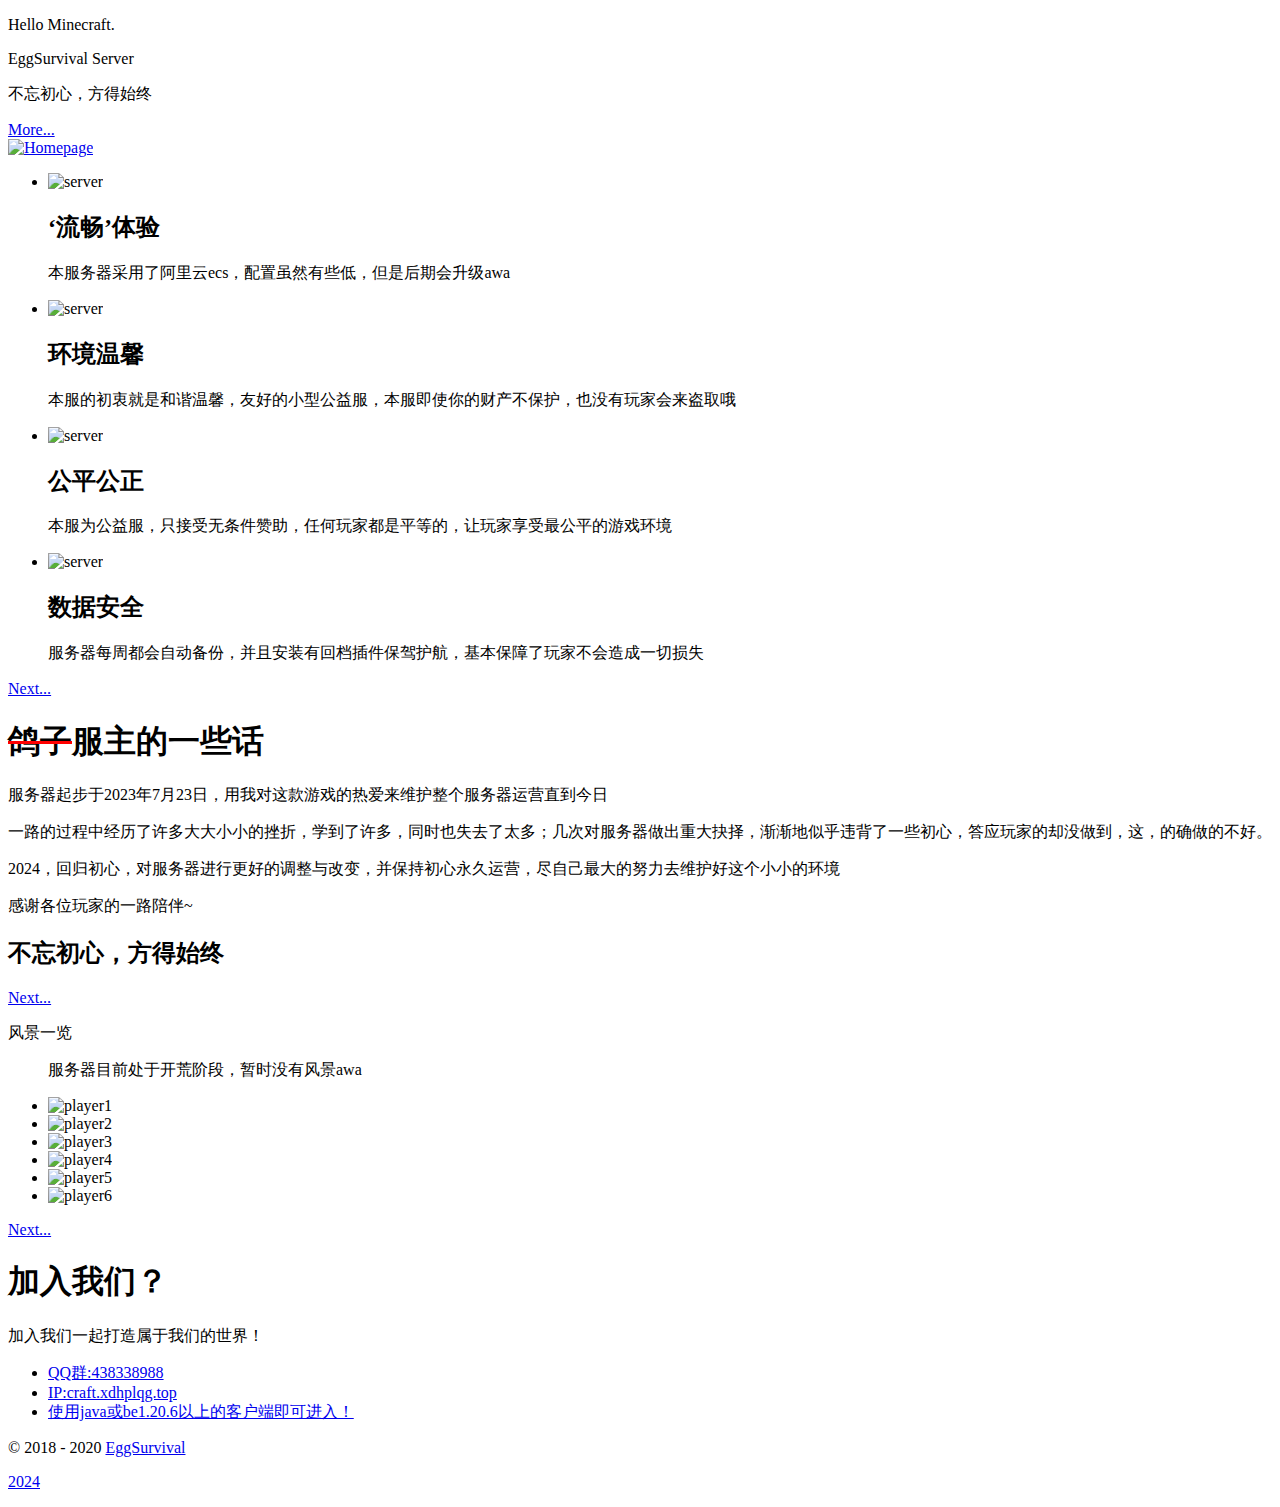
==== index.html @ 23db5bb2 "Update index.html" ====
<!DOCTYPE html>
<html lang="en">

 

<head>
    <meta charset="UTF-8">
    <meta name="viewport" content="width=device-width, initial-scale=1.0">
    <title>EggSurvival服务器 - 公益生存服 丨 Minecraft服务器</title>
    <link rel="apple-touch-icon" sizes="180x180" href="apple-touch-icon.png">
    <link rel="icon" type="image/png" sizes="32x32" href="favicon-32x32.png">
    <link rel="icon" type="image/png" sizes="16x16" href="favicon-16x16.png">
    <link rel="manifest" href="site.webmanifest">
    <meta name="description" content="这是一个纯净生存的和谐养老服，欢迎各位生存党玩家的入驻~">
    <meta name="keywords" content="我的世界服务器,Minecraft服务器,Minecraft">
    <link rel="stylesheet" type="text/css" href="static/css/nutscraft.css">
    <link rel="stylesheet" type="text/css" href="static/css/font.css">
    <link rel="stylesheet" type="text/css" href="static/css/viewer.min.css">
    <link rel="icon" href="https://n0ts.gitee.io/cdn/nutscraft/favicon.ico">
</head>

<body>
    <!-- 首页标题 -->
    <div class="nutscraftBox Box1">
        <div class="wow Box1-title">
            <p class="wow Box1-title1">Hello Minecraft.</p>
            <p class="wow Box1-title2">EggSurvival Server<p>
            <p class="wow Box1-title2">不忘初心，方得始终</p>
            <a href="#anchor1" scrollto="anchor1" class="wow scrollOnClick Box1-title-Buttom" easing="smooth">More...</a>
        </div>
    </div>

    <header class="s-header" >

            <div class="s-header__logo" >
                <a class="logo" href="home.html" >
                    <img src="static/image/logo.png" width=512px height=128px alt="Homepage">
                </a>
            </div>

    <!-- 特色介绍 -->
    <div class="nutscraftBox Box2">
        <div id="anchor1"></div>
        <div class="Box2-nutscraft">
            <ul>
                <li class="wow OutRight">
                    <img src="static/picture/server.png" alt="server">
                    <h2>‘流畅’体验</h2>
                    <p>本服务器采用了阿里云ecs，配置虽然有些低，但是后期会升级awa</p>
                </li>
                <li class="wow OutTop">
                    <img src="static/picture/friend.png" alt="server">
                    <h2>环境温馨</h2>
                    <p>本服的初衷就是和谐温馨，友好的小型公益服，本服即使你的财产不保护，也没有玩家会来盗取哦</p>
                </li>
                <li class="wow OutTop">
                    <img src="static/picture/nan.png" alt="server">
                    <h2>公平公正</h2>
                    <p>本服为公益服，只接受无条件赞助，任何玩家都是平等的，让玩家享受最公平的游戏环境</p>
                </li>
                <li class="wow OutLeft">
                    <img src="static/picture/backup.png" alt="server">
                    <h2>数据安全</h2>
                    <p>服务器每周都会自动备份，并且安装有回档插件保驾护航，基本保障了玩家不会造成一切损失</p>
                </li>
            </ul>
            <a href="#anchor2" scrollto="anchor2" class="scrollOnClick Box2-More wow" easing="smooth">Next...</a>
        </div>
    </div>


    <!-- 一些话 -->
    <div class="nutscraftBox Box3">
        <div id="anchor2"></div>
        <div class="Box3-talk OutBottom wow">
            <div class="Box3-talk-text">
                <h1><del style="color: red;"><span style="color: black;">鸽子</span></del>服主的一些话</h1>
                <p>服务器起步于2023年7月23日，用我对这款游戏的热爱来维护整个服务器运营直到今日<p>
                <p>一路的过程中经历了许多大大小小的挫折，学到了许多，同时也失去了太多；几次对服务器做出重大抉择，渐渐地似乎违背了一些初心，答应玩家的却没做到，这，的确做的不好。</p>
                <p>2024，回归初心，对服务器进行更好的调整与改变，并保持初心永久运营，尽自己最大的努力去维护好这个小小的环境</p>
                <p>感谢各位玩家的一路陪伴~</p>
                <h2 class="Box3-talk-text-end">不忘初心，方得始终</h2>
            </div>
        </div>
        <a href="#anchor3" scrollto="anchor3" class="scrollOnClick Box3-More wow" easing="smooth">Next...</a>
    </div>

    <!-- 风景展示 -->
    <div class="nutscraftBox Box4">
        <div id="anchor3"></div>
        <p class="Box4-Title OutBottom wow">风景一览</p>
        <ul id="nutscraft">
        <p >服务器目前处于开荒阶段，暂时没有风景awa <p>
            <li>
                <img src="static/picture/player11.jpg" alt="player1" class="OutTop wow">
            </li>
            <li>
                <img src="static/picture/player21.jpg" alt="player2" class="OutBottom wow">
            </li>
            <li>
                <img src="static/picture/player31.png" alt="player3" class="OutLeft wow">
            </li>
            <li>
                <img src="static/picture/player41.jpg" alt="player4" class="OutRight wow">
            </li>
            <li>
                <img src="static/picture/player51.jpg" alt="player5" class="OutTop wow">
            </li>
            <li>
                <img src="static/picture/player61.jpg" alt="player6" class="OutBottom wow">
            </li>
        </ul>
        <a href="#anchor4" scrollto="anchor4" class="scrollOnClick Box4-More wow" easing="smooth">Next...</a>
    </div>

    <!-- 加入我们 -->
    <div class="nutscraftBox Box5">
        <div id="anchor4"></div>
        <div class="Box5-Join OutBottom wow">
            <div class="Box5-Join-talk">
                <h1>加入我们？</h1>
                <p>加入我们一起打造属于我们的世界！</p>
                <ul>
                    <li><a href="javascript:;">QQ群:438338988</a></li>
                    <li><a href="javascript:;">IP:craft.xdhplqg.top</a></li>
                    <li><a href="javascript:;">使用java或be1.20.6以上的客户端即可进入！</a></li>
                </ul>
            </div>
        </div>

        <!-- 页脚 -->
        <div class="footer">
            <p>&copy; 2018 - 2020 <a href="javascript:;">EggSurvival</a></p>
            <p><a href="javascript:;">2024</a></p>
        </div>
    </div>

    <script type="text/javascript" src="static/js/time.js"></script>
    <script type="text/javascript" src="static/js/smoothScroll-ES5.js"></script>
    <script src="static/js/jquery.js"></script>
    <script type="text/javascript" src="static/js/wow.min.js"></script>
    <script type="text/javascript" src="static/js/viewer.min.js" ></script>
</body>

</html>
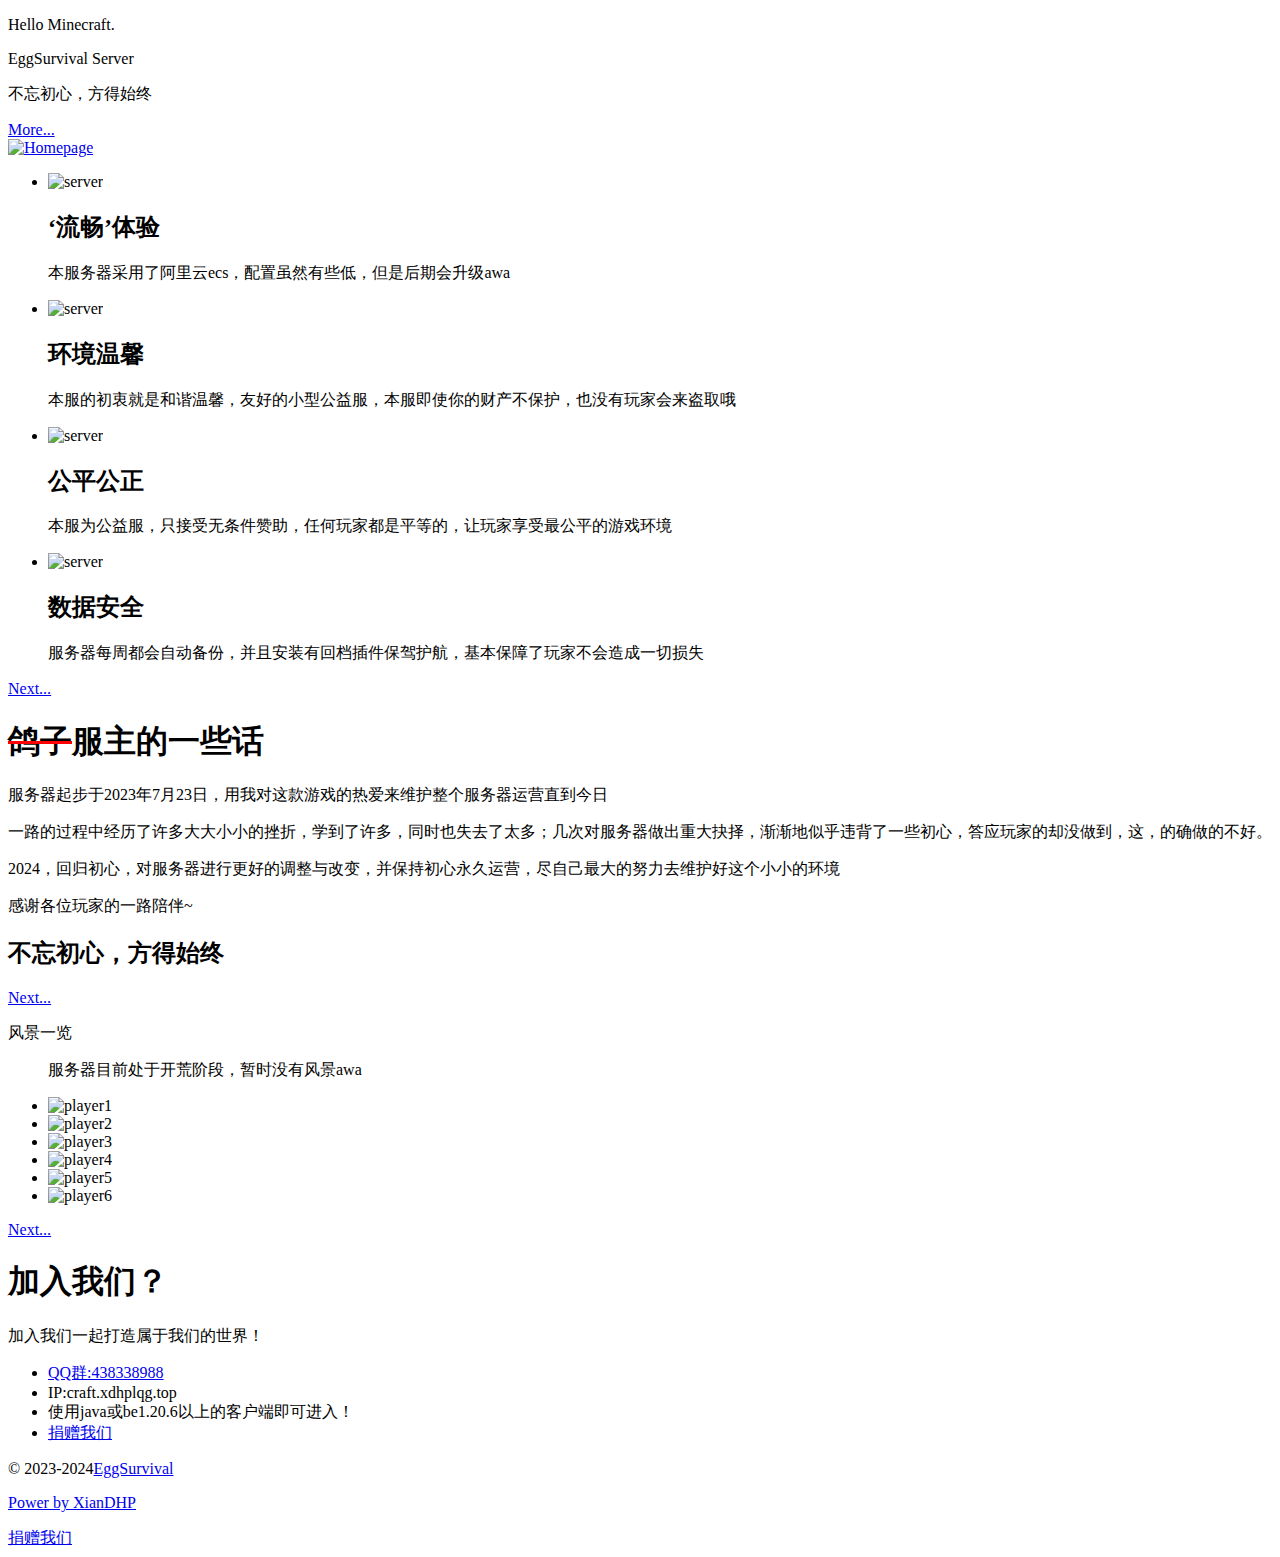
==== commit f1b06b0a: "Update index.html" ====
--- a/index.html
+++ b/index.html
@@ -33,7 +33,7 @@
     <header class="s-header" >
 
             <div class="s-header__logo" >
-                <a class="logo" href="home.html" >
+                <a class="logo" href="https://www.minebbs.com/threads/1-20-1-1-21-eggsurvival.28969/" >
                     <img src="static/image/logo.png" width=512px height=128px alt="Homepage">
                 </a>
             </div>
@@ -121,17 +121,20 @@
                 <h1>加入我们？</h1>
                 <p>加入我们一起打造属于我们的世界！</p>
                 <ul>
-                    <li><a href="javascript:;">QQ群:438338988</a></li>
-                    <li><a href="javascript:;">IP:craft.xdhplqg.top</a></li>
-                    <li><a href="javascript:;">使用java或be1.20.6以上的客户端即可进入！</a></li>
+                    <li><a href="https://qm.qq.com/q/nppQnTpuZU"javascript:;">QQ群:438338988</a></li>
+                    <li><a>IP:craft.xdhplqg.top</a></li>
+                    <li><a>使用java或be1.20.6以上的客户端即可进入！</a></li>
+                    <li><a href="https://afdian.com/a/EggSurvivalServer":;">捐赠我们</a></li>
+                    
                 </ul>
             </div>
         </div>
 
         <!-- 页脚 -->
         <div class="footer">
-            <p>&copy; 2018 - 2020 <a href="javascript:;">EggSurvival</a></p>
-            <p><a href="javascript:;">2024</a></p>
+            <p>&copy; 2023-2024<a href="javascript:;">EggSurvival</a></p>
+            <p><a href="javascript:;">Power by XianDHP</a></p>
+            <li><a href="https://afdian.com/a/EggSurvivalServer":;">捐赠我们</a></li>
         </div>
     </div>
 
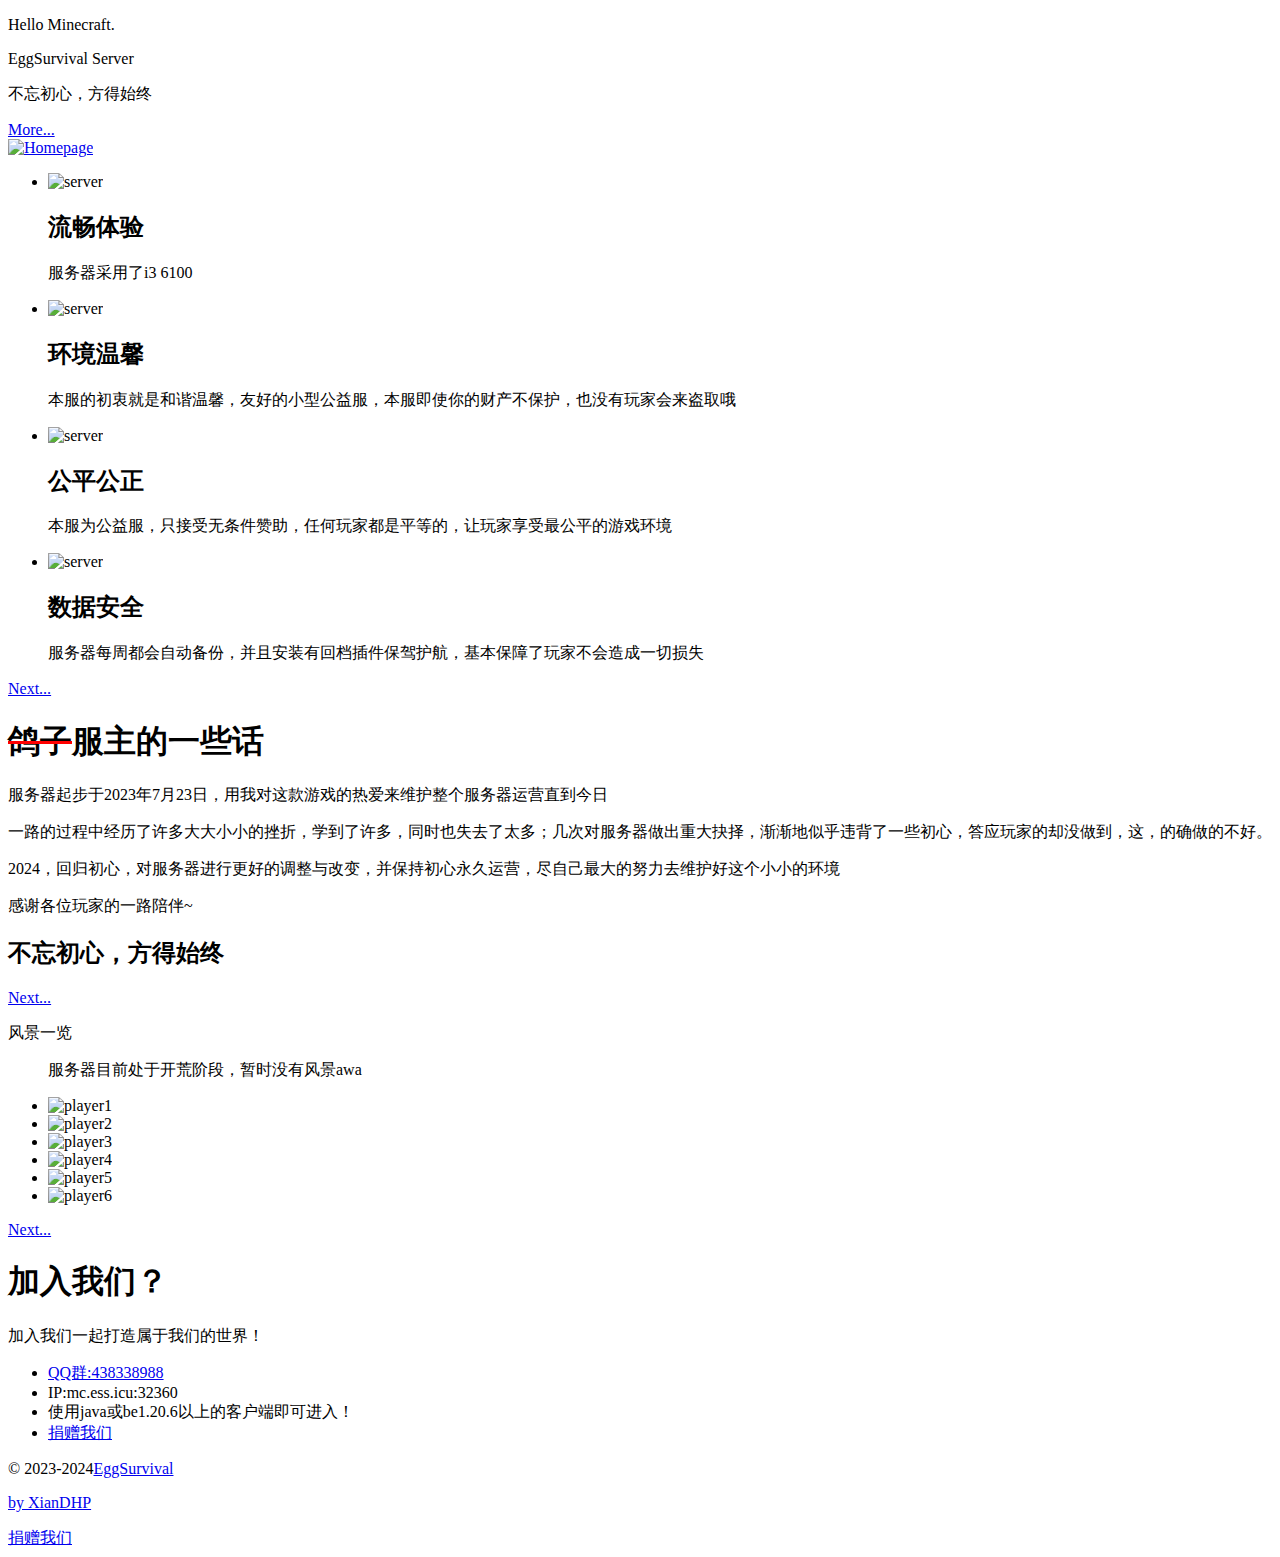
==== commit 61cfd467: "Update index.html" ====
--- a/index.html
+++ b/index.html
@@ -45,8 +45,8 @@
             <ul>
                 <li class="wow OutRight">
                     <img src="static/picture/server.png" alt="server">
-                    <h2>‘流畅’体验</h2>
-                    <p>本服务器采用了阿里云ecs，配置虽然有些低，但是后期会升级awa</p>
+                    <h2>流畅体验</h2>
+                    <p>服务器采用了i3 6100</p>
                 </li>
                 <li class="wow OutTop">
                     <img src="static/picture/friend.png" alt="server">
@@ -122,7 +122,7 @@
                 <p>加入我们一起打造属于我们的世界！</p>
                 <ul>
                     <li><a href="https://qm.qq.com/q/nppQnTpuZU"javascript:;">QQ群:438338988</a></li>
-                    <li><a>IP:craft.xdhplqg.top</a></li>
+                    <li><a>IP:mc.ess.icu:32360</a></li>
                     <li><a>使用java或be1.20.6以上的客户端即可进入！</a></li>
                     <li><a href="https://afdian.com/a/EggSurvivalServer":;">捐赠我们</a></li>
                     
@@ -133,7 +133,7 @@
         <!-- 页脚 -->
         <div class="footer">
             <p>&copy; 2023-2024<a href="javascript:;">EggSurvival</a></p>
-            <p><a href="javascript:;">Power by XianDHP</a></p>
+            <p><a href="javascript:;">by XianDHP</a></p>
             <li><a href="https://afdian.com/a/EggSurvivalServer":;">捐赠我们</a></li>
         </div>
     </div>
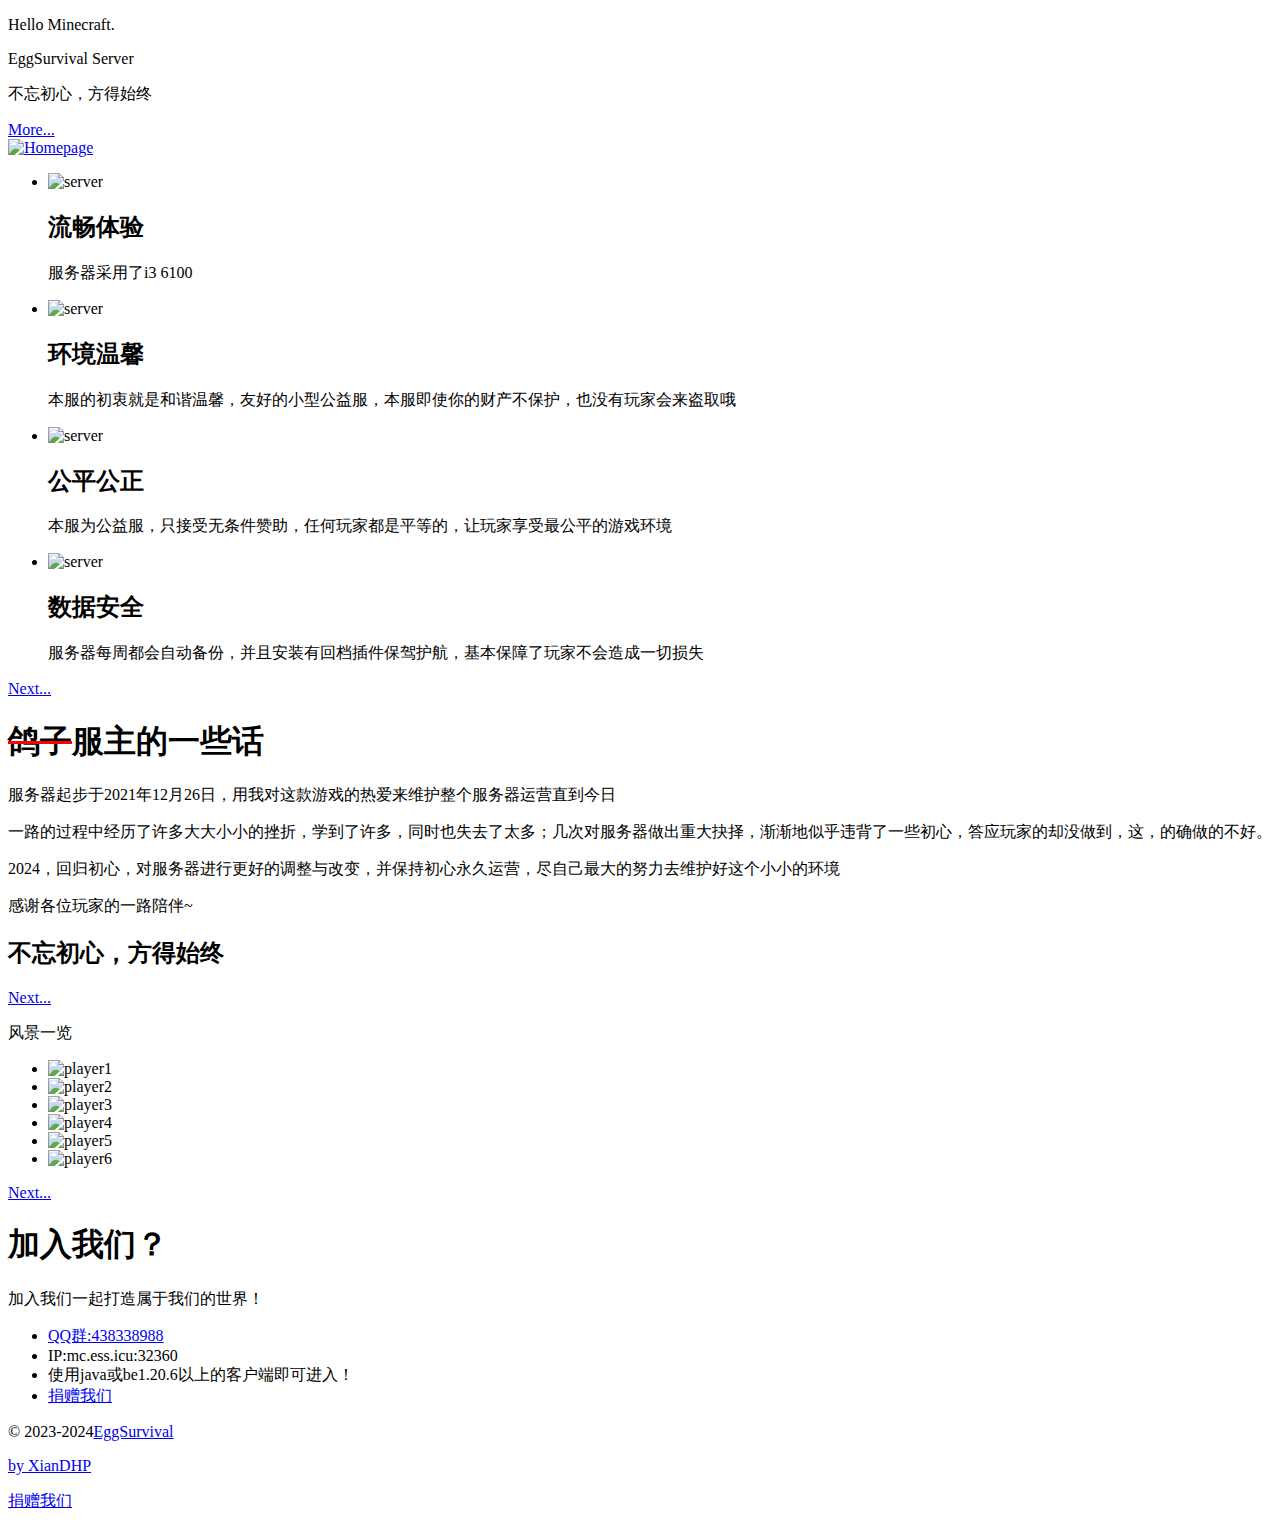
==== commit bda1737a: "Update index.html" ====
--- a/index.html
+++ b/index.html
@@ -75,7 +75,7 @@
         <div class="Box3-talk OutBottom wow">
             <div class="Box3-talk-text">
                 <h1><del style="color: red;"><span style="color: black;">鸽子</span></del>服主的一些话</h1>
-                <p>服务器起步于2023年7月23日，用我对这款游戏的热爱来维护整个服务器运营直到今日<p>
+                <p>服务器起步于2021年12月26日，用我对这款游戏的热爱来维护整个服务器运营直到今日<p>
                 <p>一路的过程中经历了许多大大小小的挫折，学到了许多，同时也失去了太多；几次对服务器做出重大抉择，渐渐地似乎违背了一些初心，答应玩家的却没做到，这，的确做的不好。</p>
                 <p>2024，回归初心，对服务器进行更好的调整与改变，并保持初心永久运营，尽自己最大的努力去维护好这个小小的环境</p>
                 <p>感谢各位玩家的一路陪伴~</p>
@@ -90,7 +90,6 @@
         <div id="anchor3"></div>
         <p class="Box4-Title OutBottom wow">风景一览</p>
         <ul id="nutscraft">
-        <p >服务器目前处于开荒阶段，暂时没有风景awa <p>
             <li>
                 <img src="static/picture/player11.jpg" alt="player1" class="OutTop wow">
             </li>
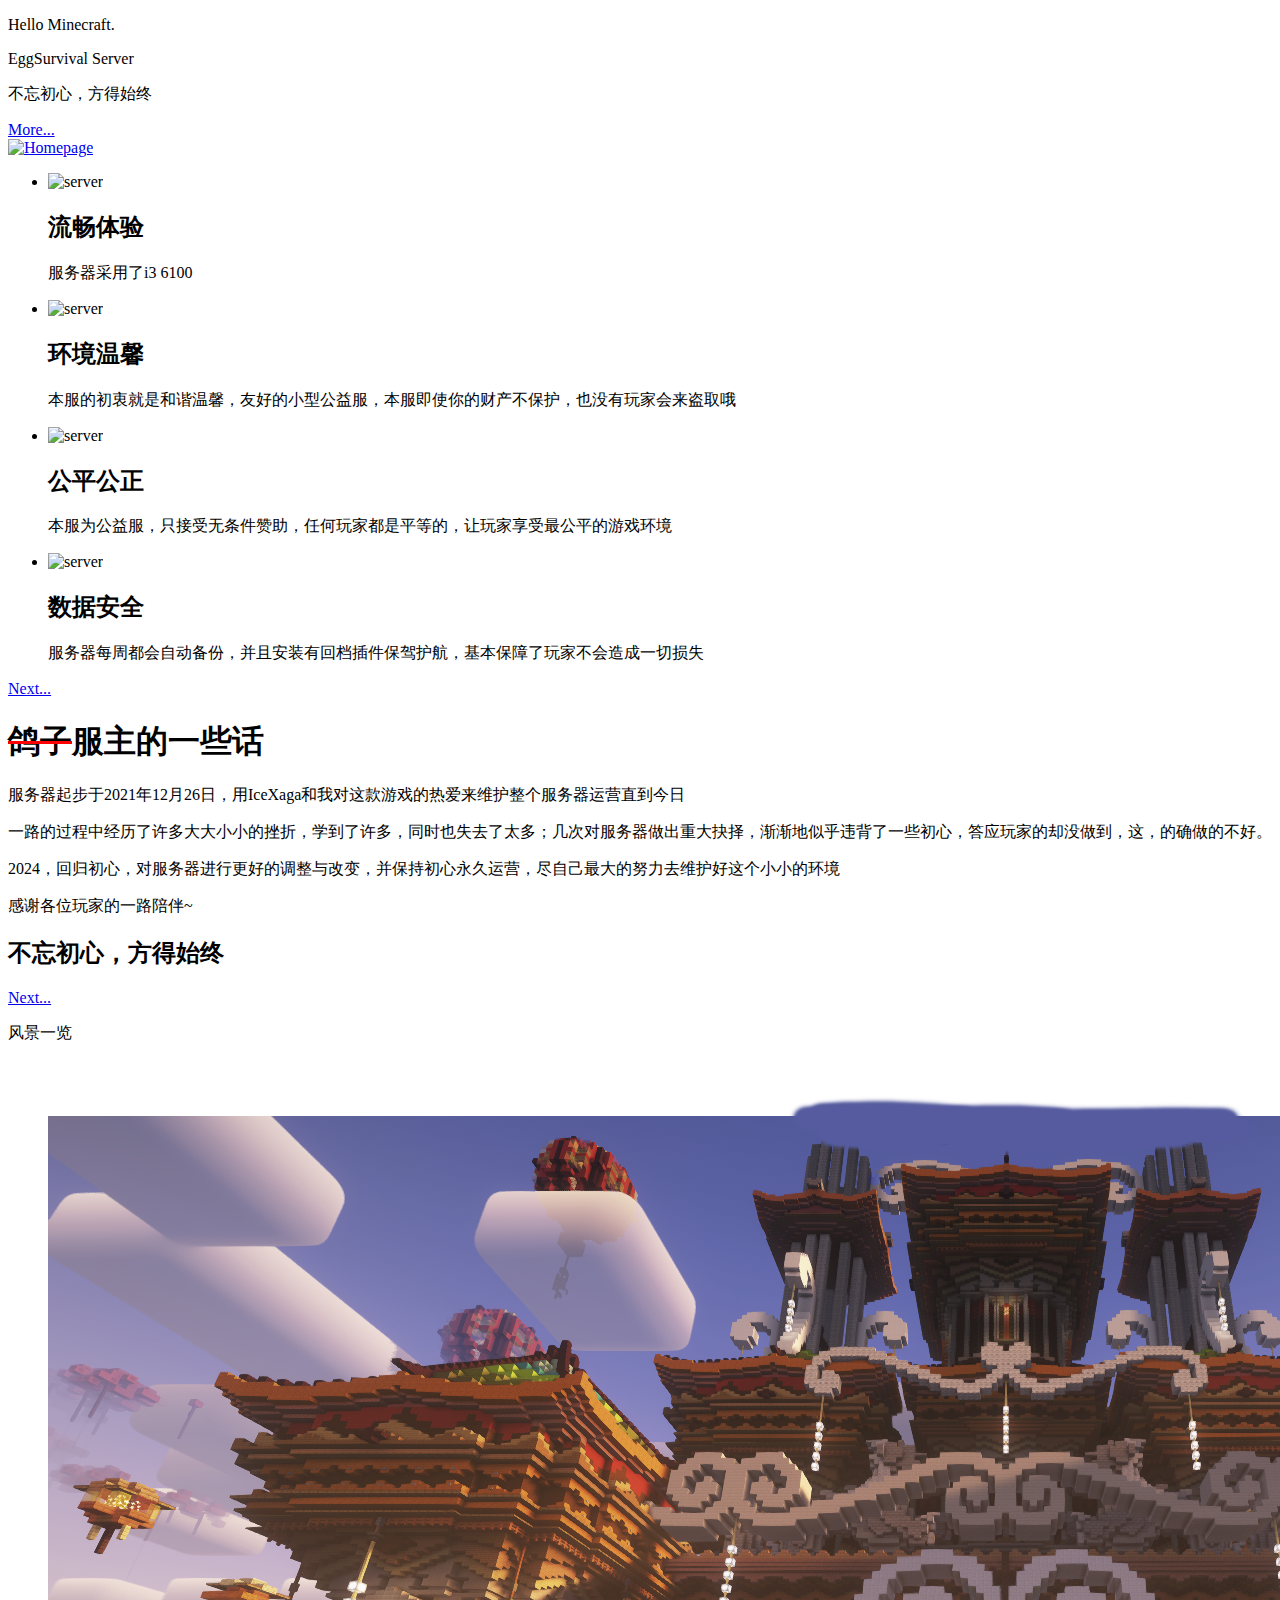
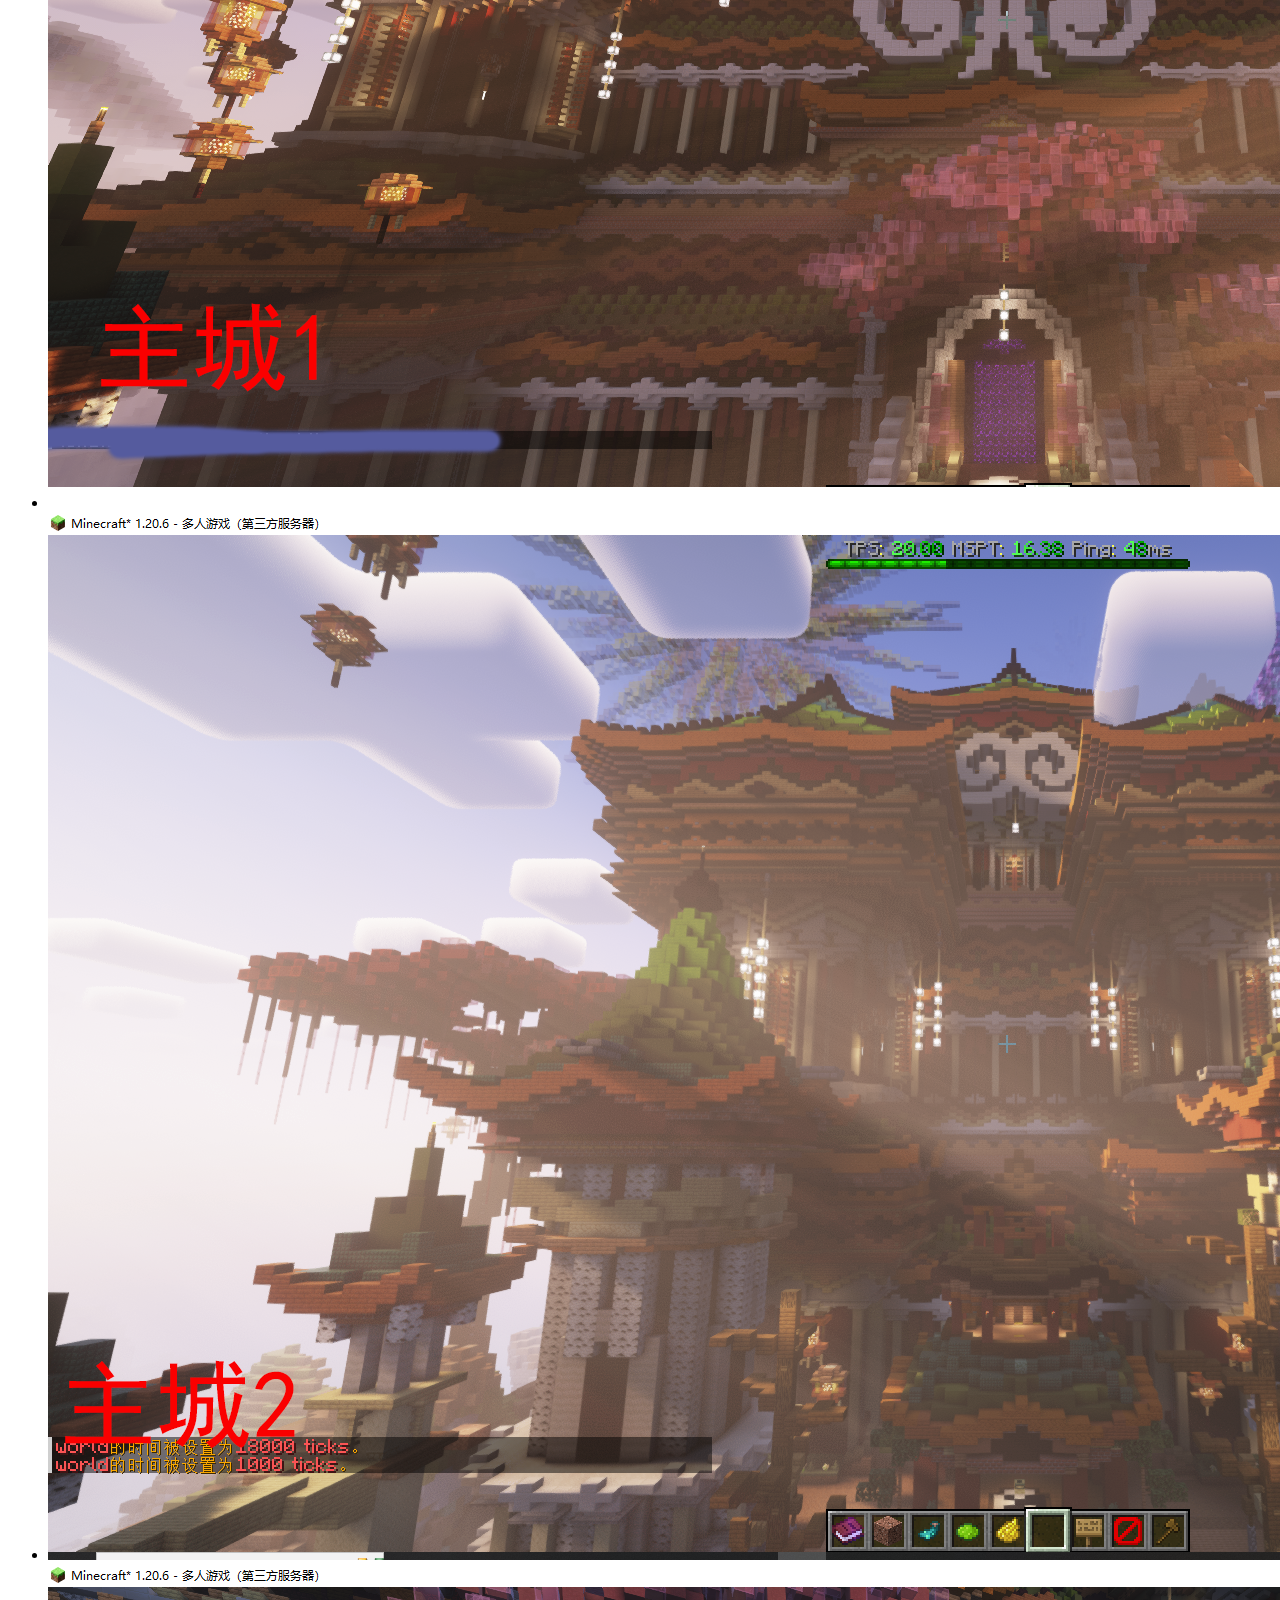
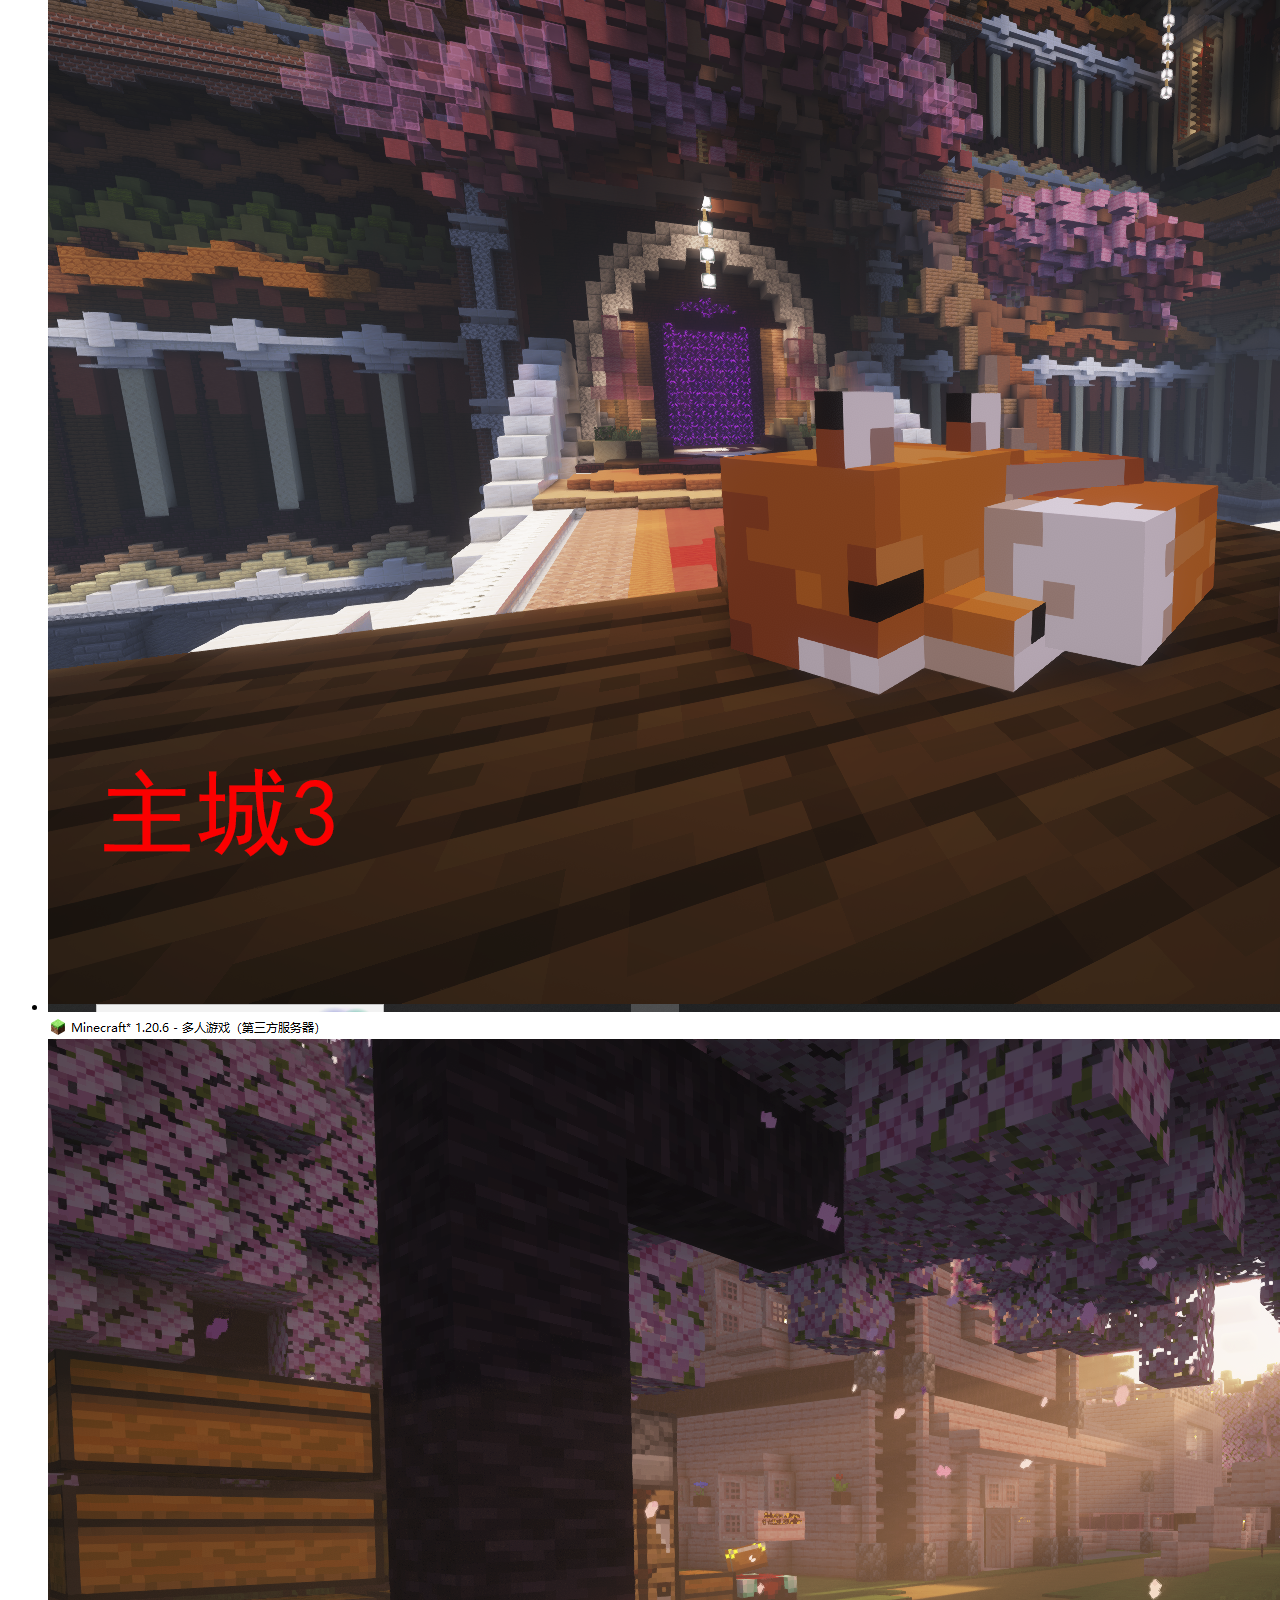
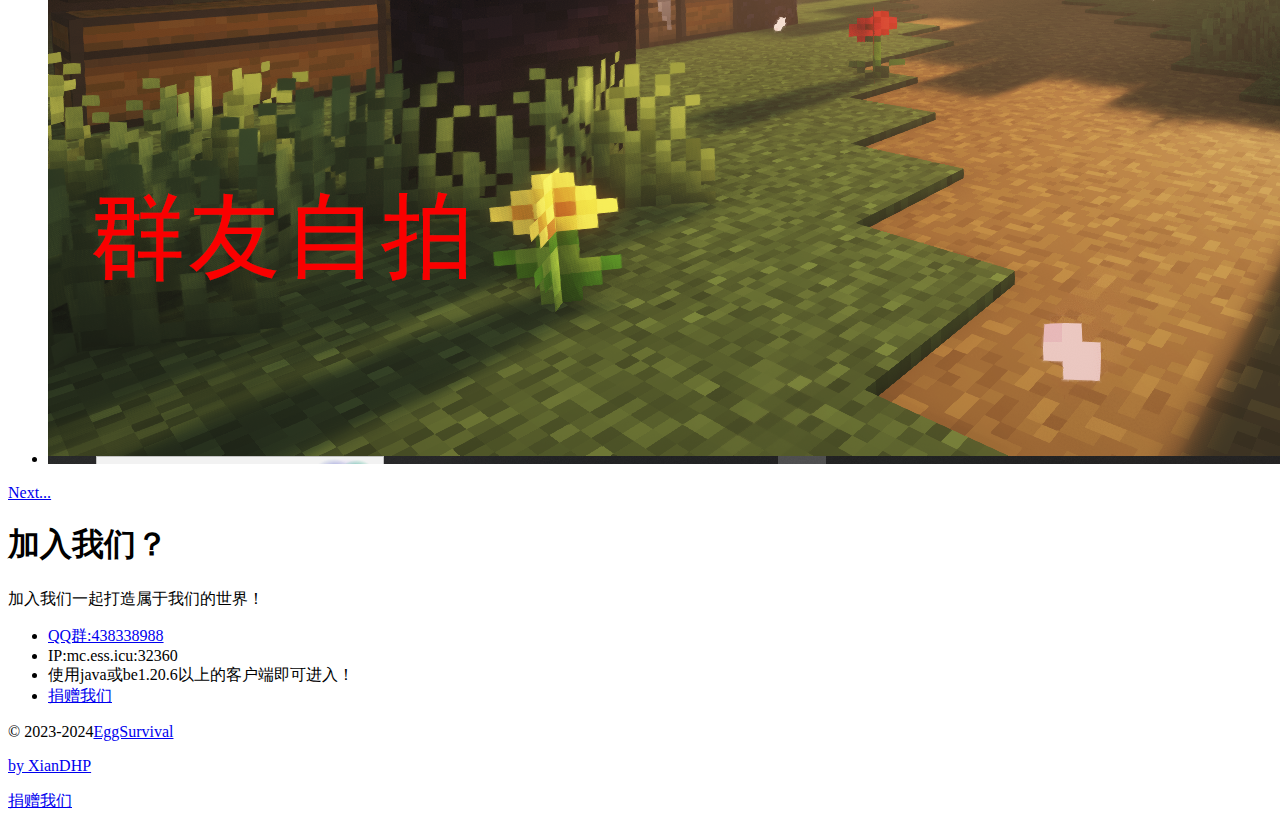
==== commit c2103c9d: "Update index.html" ====
--- a/index.html
+++ b/index.html
@@ -34,7 +34,7 @@
 
             <div class="s-header__logo" >
                 <a class="logo" href="https://www.minebbs.com/threads/1-20-1-1-21-eggsurvival.28969/" >
-                    <img src="static/image/logo.png" width=512px height=128px alt="Homepage">
+                    <img src="static/image/logo.png" style="width: 90vw; height: auto" alt="Homepage">
                 </a>
             </div>
 
@@ -75,7 +75,7 @@
         <div class="Box3-talk OutBottom wow">
             <div class="Box3-talk-text">
                 <h1><del style="color: red;"><span style="color: black;">鸽子</span></del>服主的一些话</h1>
-                <p>服务器起步于2021年12月26日，用我对这款游戏的热爱来维护整个服务器运营直到今日<p>
+                <p>服务器起步于2021年12月26日，用IceXaga和我对这款游戏的热爱来维护整个服务器运营直到今日<p>
                 <p>一路的过程中经历了许多大大小小的挫折，学到了许多，同时也失去了太多；几次对服务器做出重大抉择，渐渐地似乎违背了一些初心，答应玩家的却没做到，这，的确做的不好。</p>
                 <p>2024，回归初心，对服务器进行更好的调整与改变，并保持初心永久运营，尽自己最大的努力去维护好这个小小的环境</p>
                 <p>感谢各位玩家的一路陪伴~</p>
@@ -91,22 +91,16 @@
         <p class="Box4-Title OutBottom wow">风景一览</p>
         <ul id="nutscraft">
             <li>
-                <img src="static/picture/player11.jpg" alt="player1" class="OutTop wow">
+                <img src="static/picture/zc1.png" alt="player1" class="OutTop wow">
             </li>
             <li>
-                <img src="static/picture/player21.jpg" alt="player2" class="OutBottom wow">
+                <img src="static/picture/zc2.png" alt="player2" class="OutBottom wow">
             </li>
             <li>
-                <img src="static/picture/player31.png" alt="player3" class="OutLeft wow">
+                <img src="static/picture/zc3.png" alt="player3" class="OutLeft wow">
             </li>
             <li>
-                <img src="static/picture/player41.jpg" alt="player4" class="OutRight wow">
-            </li>
-            <li>
-                <img src="static/picture/player51.jpg" alt="player5" class="OutTop wow">
-            </li>
-            <li>
-                <img src="static/picture/player61.jpg" alt="player6" class="OutBottom wow">
+                <img src="static/picture/qyzp.png" alt="player4" class="OutRight wow">
             </li>
         </ul>
         <a href="#anchor4" scrollto="anchor4" class="scrollOnClick Box4-More wow" easing="smooth">Next...</a>
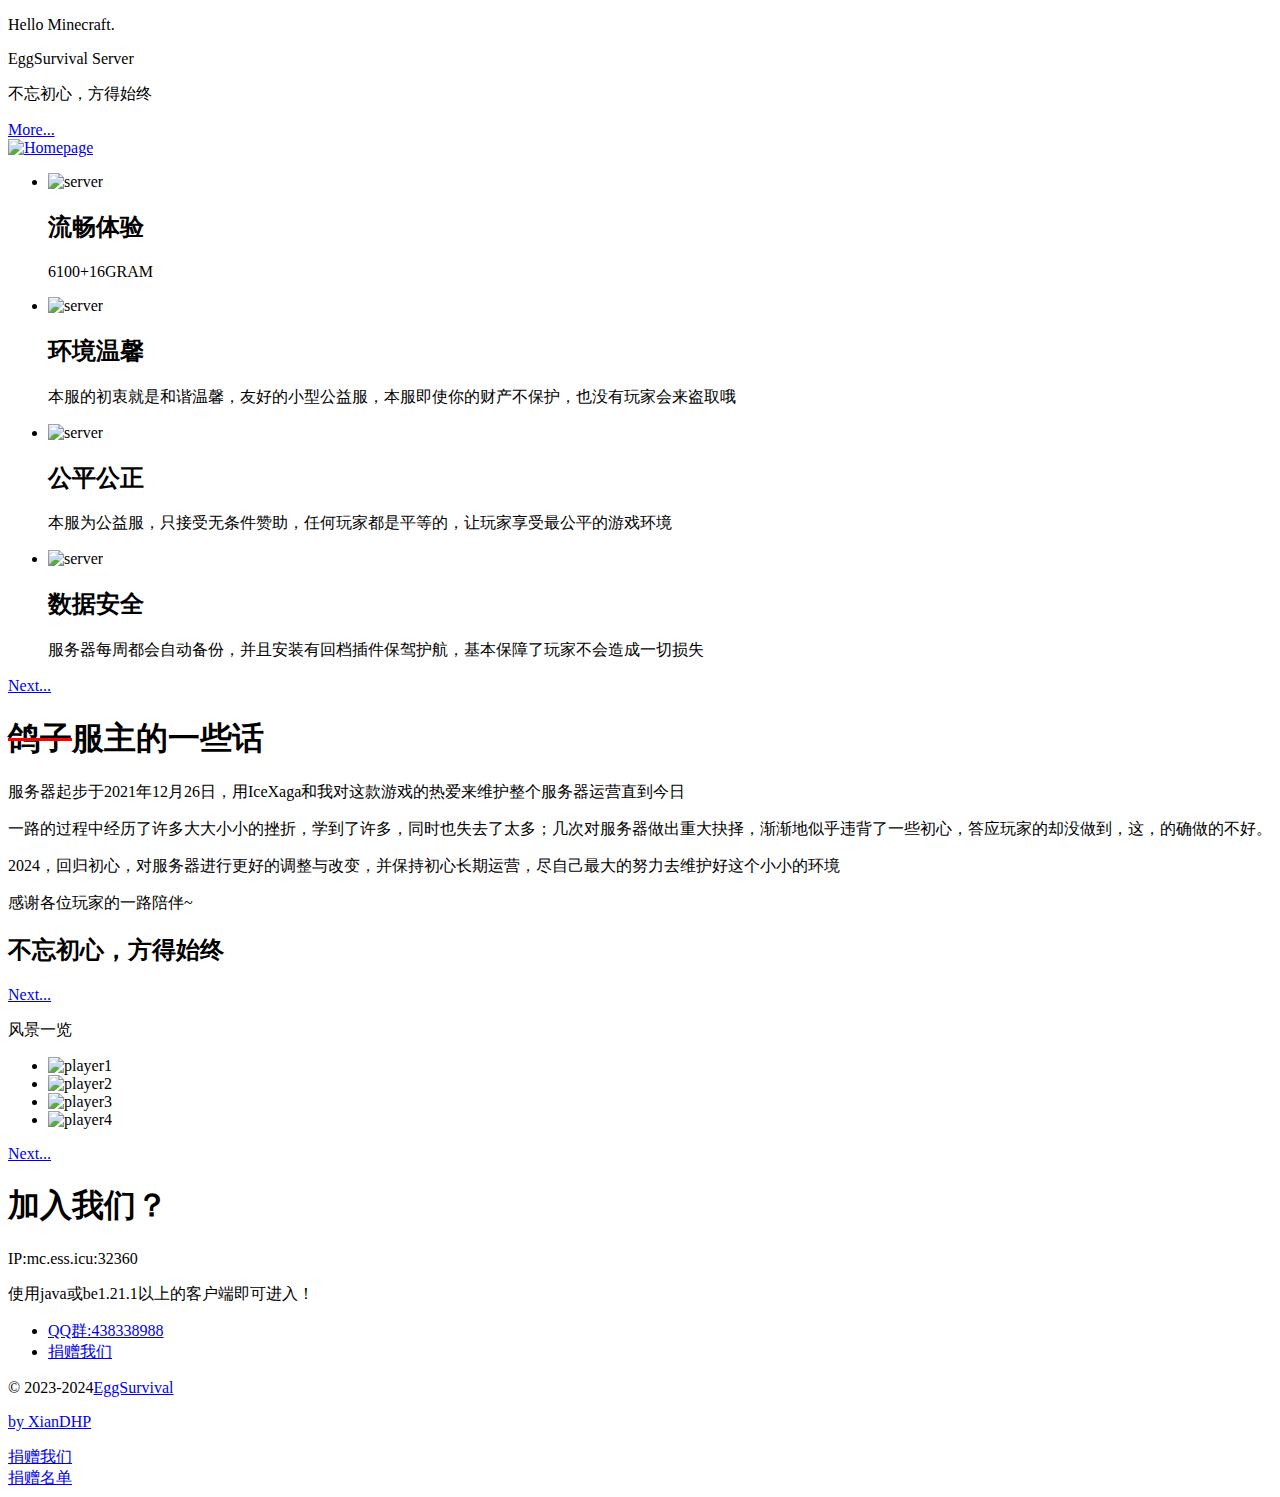
==== commit dbb70acf: "Update index.html" ====
--- a/index.html
+++ b/index.html
@@ -11,8 +11,6 @@
     <link rel="icon" type="image/png" sizes="32x32" href="favicon-32x32.png">
     <link rel="icon" type="image/png" sizes="16x16" href="favicon-16x16.png">
     <link rel="manifest" href="site.webmanifest">
-    <meta name="description" content="这是一个纯净生存的和谐养老服，欢迎各位生存党玩家的入驻~">
-    <meta name="keywords" content="我的世界服务器,Minecraft服务器,Minecraft">
     <link rel="stylesheet" type="text/css" href="static/css/nutscraft.css">
     <link rel="stylesheet" type="text/css" href="static/css/font.css">
     <link rel="stylesheet" type="text/css" href="static/css/viewer.min.css">
@@ -20,7 +18,7 @@
 </head>
 
 <body>
-    <!-- 首页标题 -->
+    <!-- 首页标题（不是哥们，偷看元素呢） -->
     <div class="nutscraftBox Box1">
         <div class="wow Box1-title">
             <p class="wow Box1-title1">Hello Minecraft.</p>
@@ -38,7 +36,7 @@
                 </a>
             </div>
 
-    <!-- 特色介绍 -->
+    <!-- 特色介绍（不是哥们，偷看元素呢）  -->
     <div class="nutscraftBox Box2">
         <div id="anchor1"></div>
         <div class="Box2-nutscraft">
@@ -46,7 +44,7 @@
                 <li class="wow OutRight">
                     <img src="static/picture/server.png" alt="server">
                     <h2>流畅体验</h2>
-                    <p>服务器采用了i3 6100</p>
+                    <p>6100+16GRAM</p>
                 </li>
                 <li class="wow OutTop">
                     <img src="static/picture/friend.png" alt="server">
@@ -69,7 +67,7 @@
     </div>
 
 
-    <!-- 一些话 -->
+    <!-- 一些话（不是哥们，偷看元素呢）  -->
     <div class="nutscraftBox Box3">
         <div id="anchor2"></div>
         <div class="Box3-talk OutBottom wow">
@@ -77,7 +75,7 @@
                 <h1><del style="color: red;"><span style="color: black;">鸽子</span></del>服主的一些话</h1>
                 <p>服务器起步于2021年12月26日，用IceXaga和我对这款游戏的热爱来维护整个服务器运营直到今日<p>
                 <p>一路的过程中经历了许多大大小小的挫折，学到了许多，同时也失去了太多；几次对服务器做出重大抉择，渐渐地似乎违背了一些初心，答应玩家的却没做到，这，的确做的不好。</p>
-                <p>2024，回归初心，对服务器进行更好的调整与改变，并保持初心永久运营，尽自己最大的努力去维护好这个小小的环境</p>
+                <p>2024，回归初心，对服务器进行更好的调整与改变，并保持初心长期运营，尽自己最大的努力去维护好这个小小的环境</p>
                 <p>感谢各位玩家的一路陪伴~</p>
                 <h2 class="Box3-talk-text-end">不忘初心，方得始终</h2>
             </div>
@@ -85,49 +83,49 @@
         <a href="#anchor3" scrollto="anchor3" class="scrollOnClick Box3-More wow" easing="smooth">Next...</a>
     </div>
 
-    <!-- 风景展示 -->
+    <!-- 风景展示（不是哥们，偷看元素呢）  -->
     <div class="nutscraftBox Box4">
         <div id="anchor3"></div>
         <p class="Box4-Title OutBottom wow">风景一览</p>
         <ul id="nutscraft">
             <li>
-                <img src="static/picture/zc1.png" alt="player1" class="OutTop wow">
+                <img src="static/picture/zc1.png1" alt="player1" class="OutTop wow">
             </li>
             <li>
-                <img src="static/picture/zc2.png" alt="player2" class="OutBottom wow">
+                <img src="static/picture/zc2.png1" alt="player2" class="OutBottom wow">
             </li>
             <li>
-                <img src="static/picture/zc3.png" alt="player3" class="OutLeft wow">
+                <img src="static/picture/zc3.png1" alt="player3" class="OutLeft wow">
             </li>
             <li>
-                <img src="static/picture/qyzp.png" alt="player4" class="OutRight wow">
+                <img src="static/picture/qyzp.png1" alt="player4" class="OutRight wow">
             </li>
         </ul>
         <a href="#anchor4" scrollto="anchor4" class="scrollOnClick Box4-More wow" easing="smooth">Next...</a>
     </div>
 
-    <!-- 加入我们 -->
+    <!-- 加入我们（不是哥们，偷看元素呢）  -->
     <div class="nutscraftBox Box5">
         <div id="anchor4"></div>
         <div class="Box5-Join OutBottom wow">
             <div class="Box5-Join-talk">
                 <h1>加入我们？</h1>
-                <p>加入我们一起打造属于我们的世界！</p>
+                <p>IP:mc.ess.icu:32360</p>
+                <p>使用java或be1.21.1以上的客户端即可进入！</p>
                 <ul>
                     <li><a href="https://qm.qq.com/q/nppQnTpuZU"javascript:;">QQ群:438338988</a></li>
-                    <li><a>IP:mc.ess.icu:32360</a></li>
-                    <li><a>使用java或be1.20.6以上的客户端即可进入！</a></li>
                     <li><a href="https://afdian.com/a/EggSurvivalServer":;">捐赠我们</a></li>
                     
                 </ul>
             </div>
         </div>
 
-        <!-- 页脚 -->
+        <!-- 页脚（原神怎么你了） -->
         <div class="footer">
             <p>&copy; 2023-2024<a href="javascript:;">EggSurvival</a></p>
             <p><a href="javascript:;">by XianDHP</a></p>
             <li><a href="https://afdian.com/a/EggSurvivalServer":;">捐赠我们</a></li>
+            <li><a href="static/JZMD.html":;">捐赠名单</a></li>
         </div>
     </div>
 
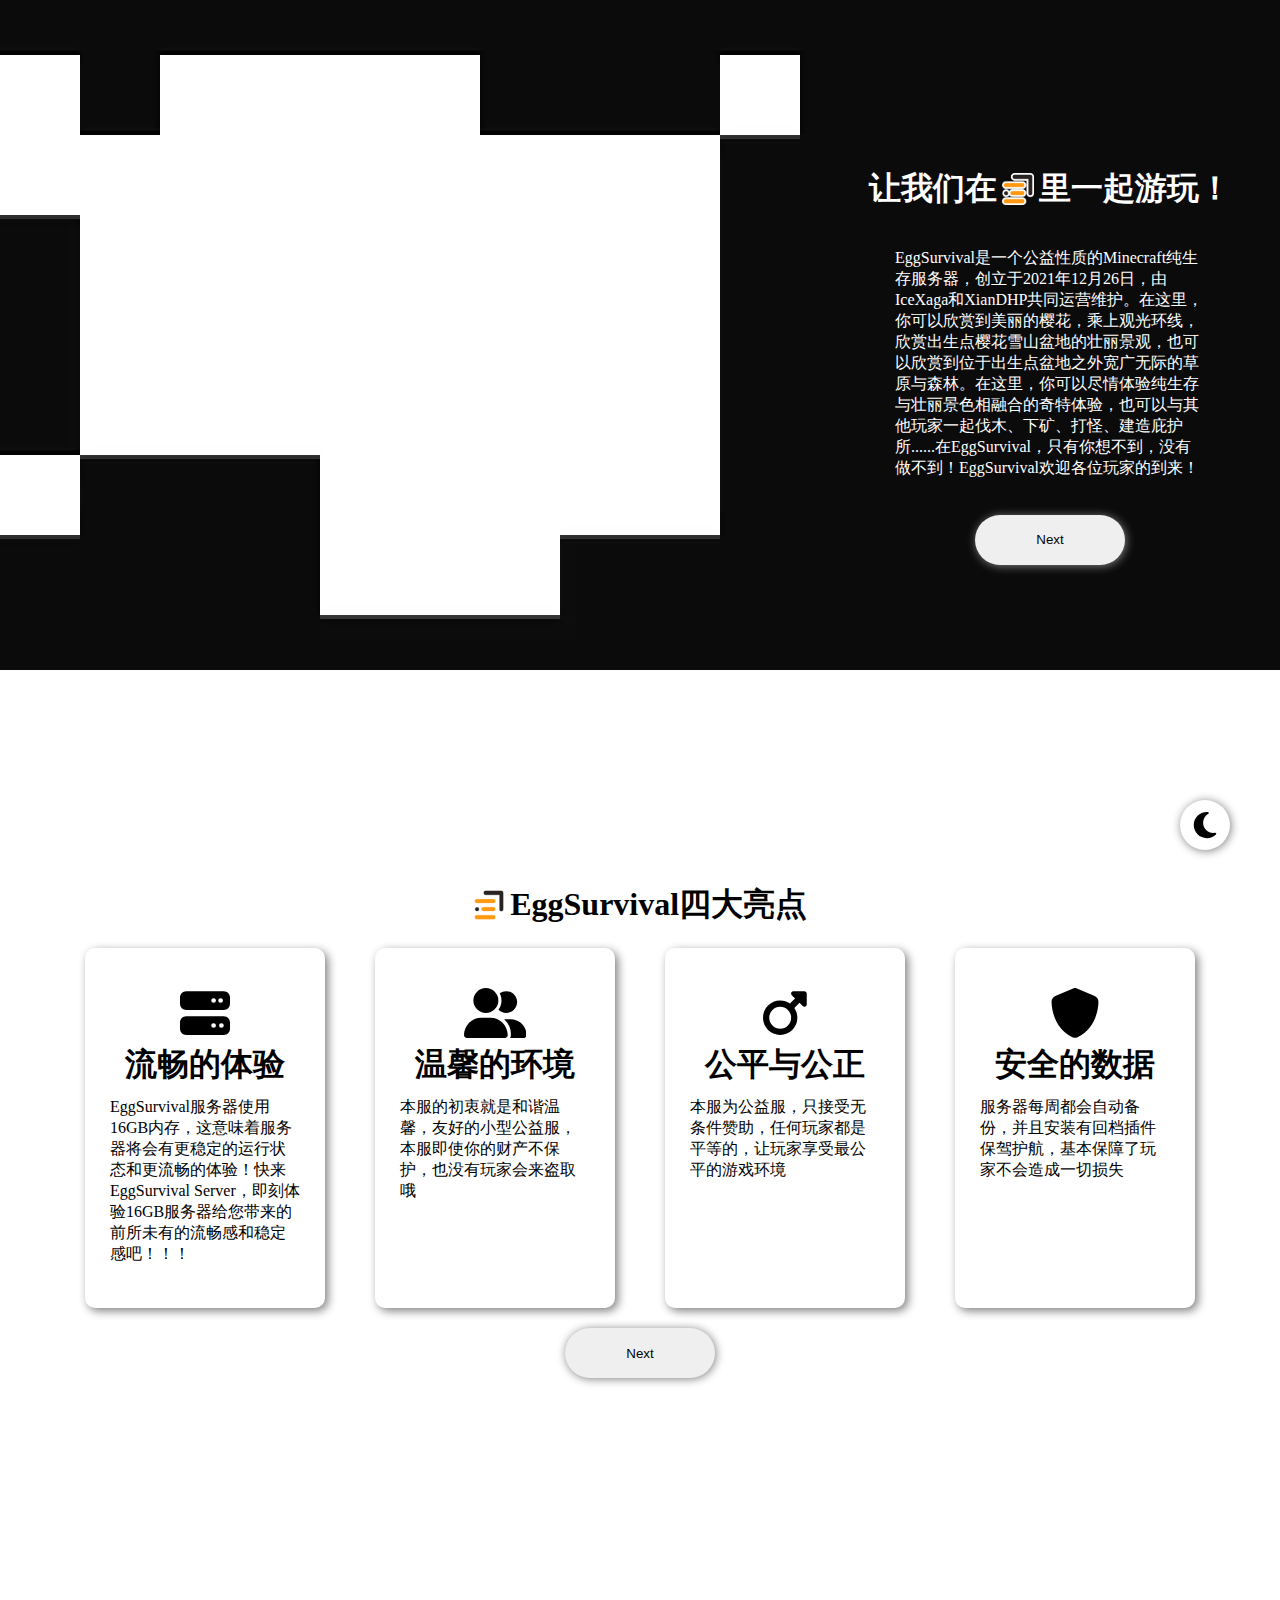
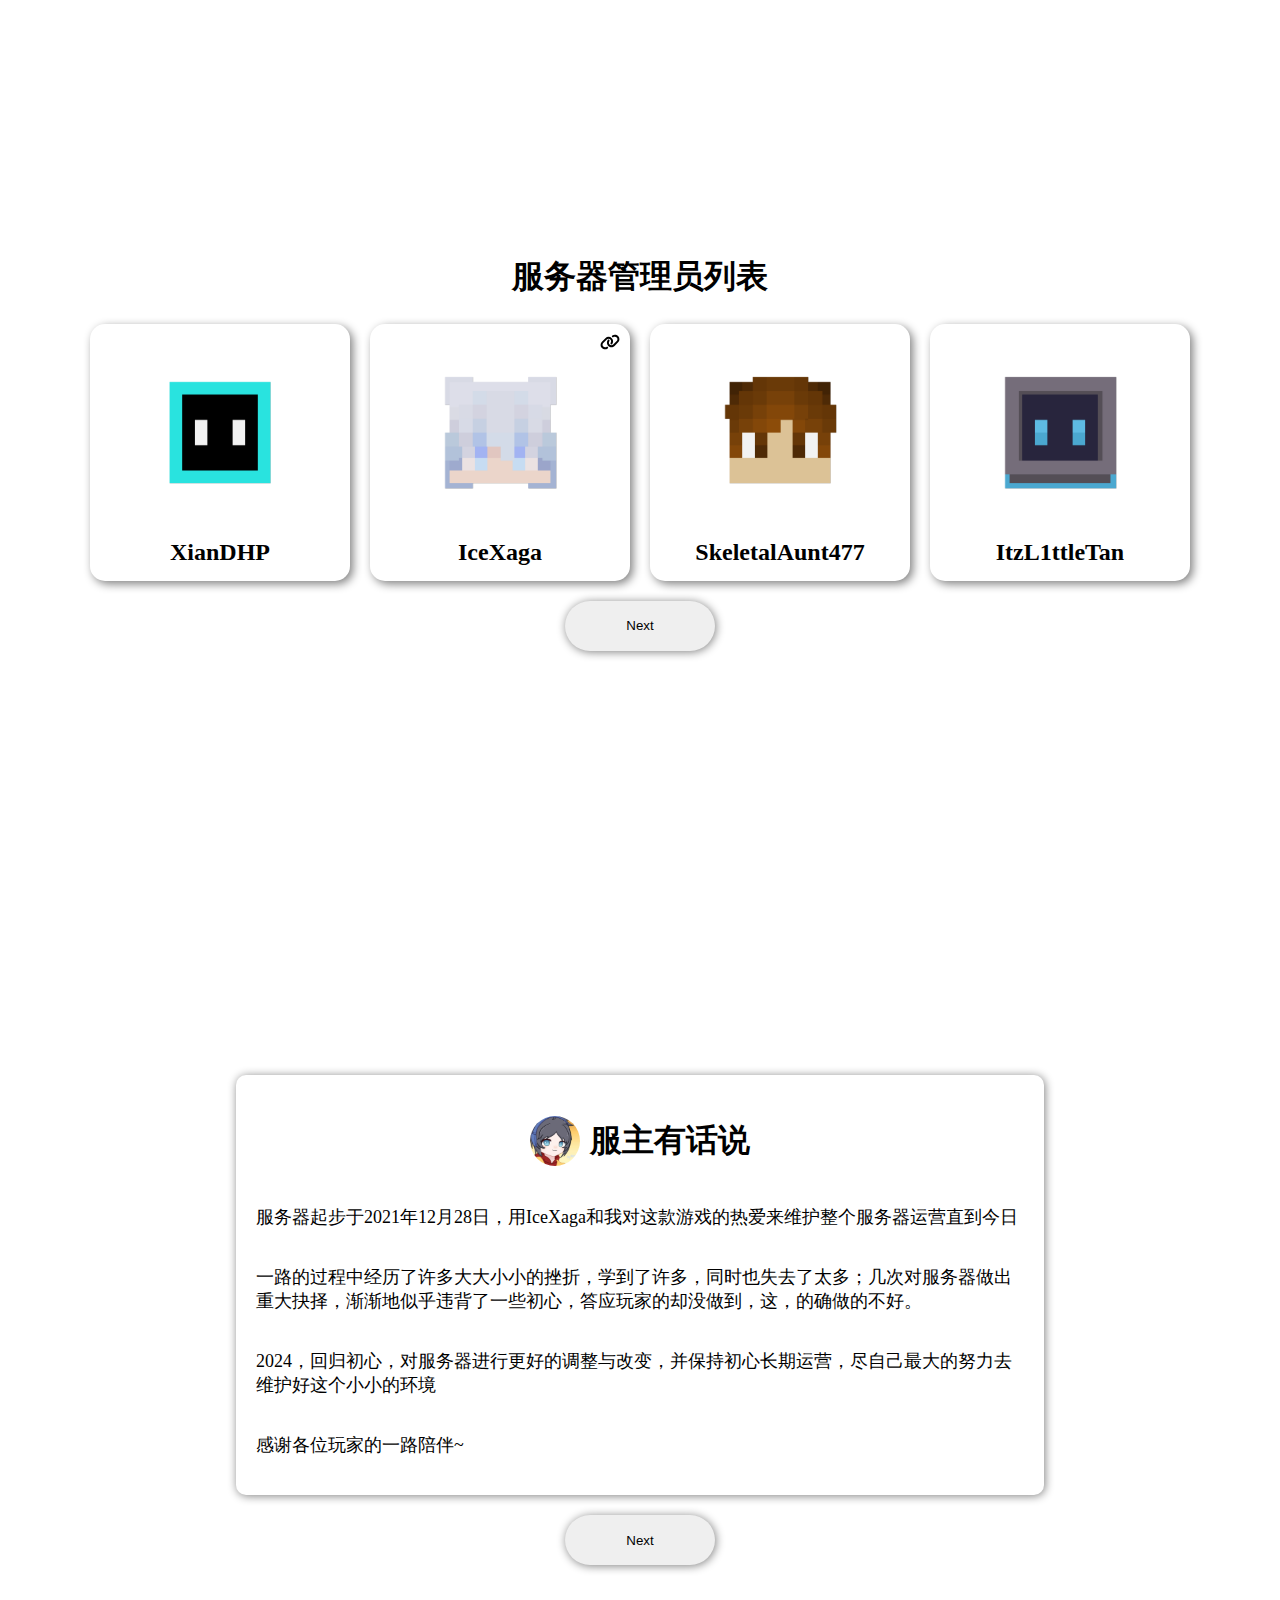
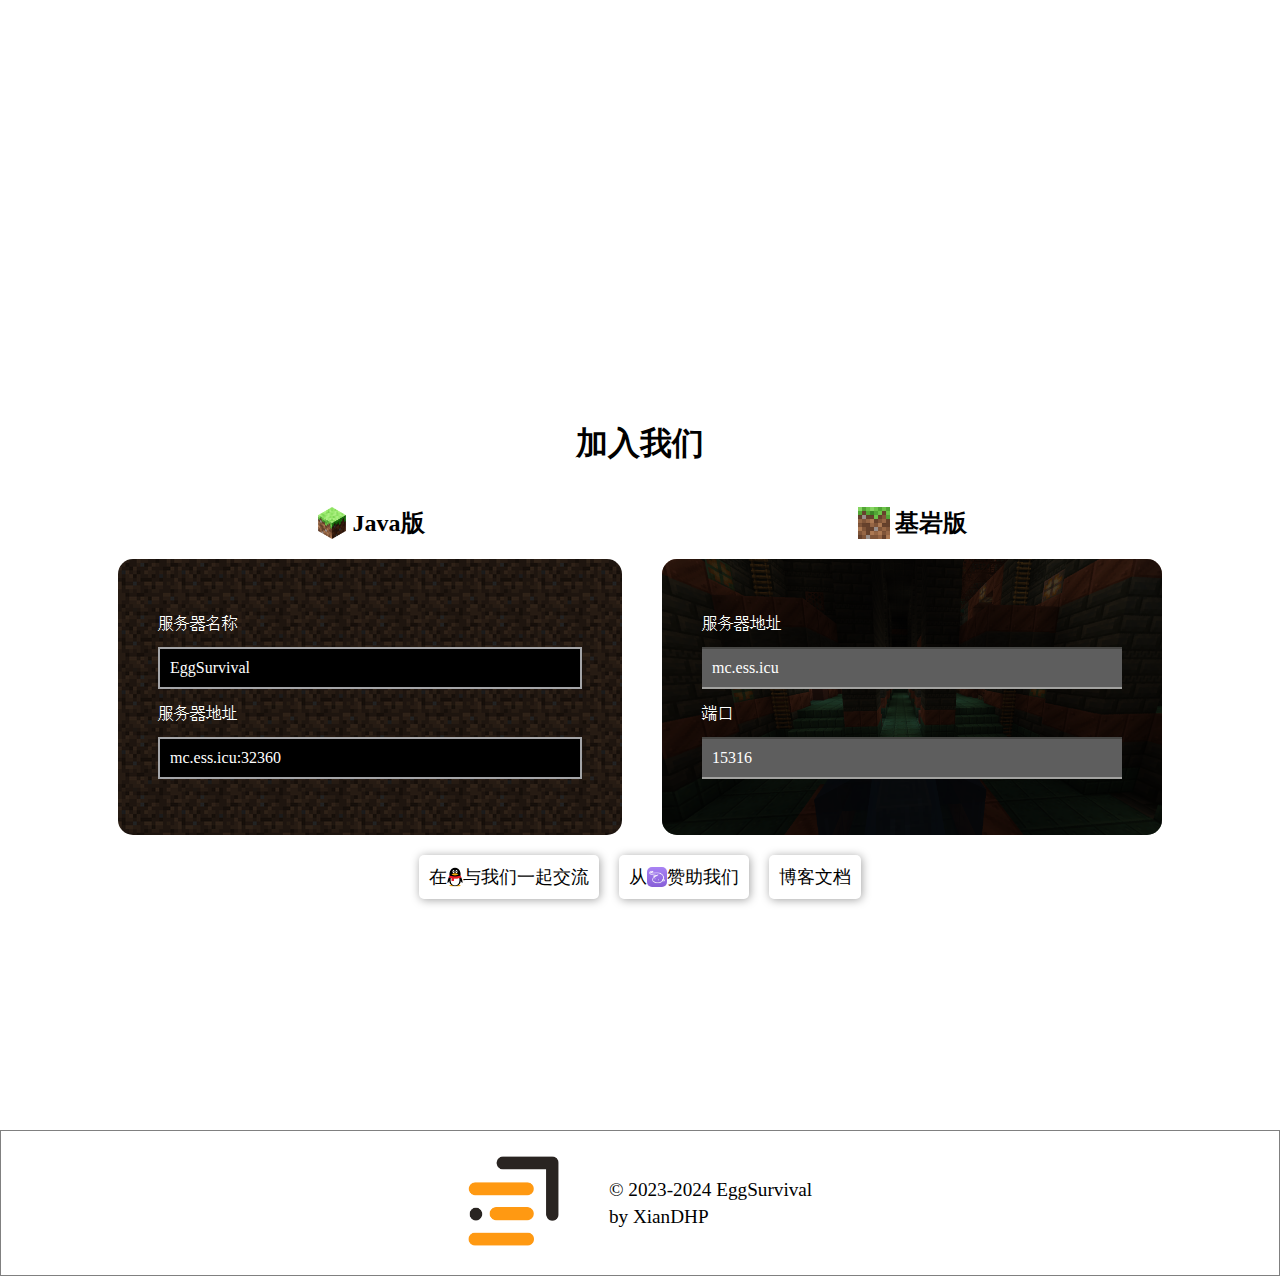
==== commit 06f861a5: "Merge b0b6a4bea33a87d2300faa6a7679900ebf06517e into b9755ece5cf78fa0a0b624e66f19d31c3ed85400" ====
--- a/index.html
+++ b/index.html
@@ -1,139 +1,190 @@
 <!DOCTYPE html>
 <html lang="en">
 
- 
-
 <head>
     <meta charset="UTF-8">
-    <meta name="viewport" content="width=device-width, initial-scale=1.0">
+    <link rel="icon" href="./src/images/logo/favicon.png">
+    <link rel="stylesheet" href="./src/styles/light.css" id="style">
     <title>EggSurvival服务器 - 公益生存服 丨 Minecraft服务器</title>
-    <link rel="apple-touch-icon" sizes="180x180" href="apple-touch-icon.png">
-    <link rel="icon" type="image/png" sizes="32x32" href="favicon-32x32.png">
-    <link rel="icon" type="image/png" sizes="16x16" href="favicon-16x16.png">
-    <link rel="manifest" href="site.webmanifest">
-    <link rel="stylesheet" type="text/css" href="static/css/nutscraft.css">
-    <link rel="stylesheet" type="text/css" href="static/css/font.css">
-    <link rel="stylesheet" type="text/css" href="static/css/viewer.min.css">
-    <link rel="icon" href="https://n0ts.gitee.io/cdn/nutscraft/favicon.ico">
 </head>
 
 <body>
-    <!-- 首页标题（不是哥们，偷看元素呢） -->
-    <div class="nutscraftBox Box1">
-        <div class="wow Box1-title">
-            <p class="wow Box1-title1">Hello Minecraft.</p>
-            <p class="wow Box1-title2">EggSurvival Server<p>
-            <p class="wow Box1-title2">不忘初心，方得始终</p>
-            <a href="#anchor1" scrollto="anchor1" class="wow scrollOnClick Box1-title-Buttom" easing="smooth">More...</a>
+    <div id="welcome">
+        <img src="./src/images/backgrounds/main_background.png" alt="background" id="background" />
+        <div id="content_box">
+            <img src="./src/images/OV_PMP_GameModeCarousel_Frame_Slide1_Desktop1.png" alt="frame" id="frame" />
+            <div id="text">
+                <h1>让我们在<img src="./src/images/logo/logo.border.white.png" alt="logo">里一起游玩！</h1>
+                <p>
+                    EggSurvival是一个公益性质的Minecraft纯生存服务器，创立于2021年12月26日，由IceXaga和XianDHP共同运营维护。在这里，你可以欣赏到美丽的樱花，乘上观光环线，欣赏出生点樱花雪山盆地的壮丽景观，也可以欣赏到位于出生点盆地之外宽广无际的草原与森林。在这里，你可以尽情体验纯生存与壮丽景色相融合的奇特体验，也可以与其他玩家一起伐木、下矿、打怪、建造庇护所......在EggSurvival，只有你想不到，没有做不到！EggSurvival欢迎各位玩家的到来！
+                </p>
+                <button class="next" link-to="#anchor_one">Next</button>
+            </div>
         </div>
     </div>
-
-    <header class="s-header" >
-
-            <div class="s-header__logo" >
-                <a class="logo" href="https://www.minebbs.com/threads/1-20-1-1-21-eggsurvival.28969/" >
-                    <img src="static/image/logo.png" style="width: 90vw; height: auto" alt="Homepage">
-                </a>
+    <div class="part" id="anchor_one">
+        <div id="learn_more">
+            <h1><img src="./src/images/logo/logo.border.white.png" alt="logo">EggSurvival四大亮点</h1>
+            <div class="card-group">
+                <div class="card">
+                    <svg xmlns="http://www.w3.org/2000/svg" viewBox="0 0 512 512" class="icon">
+                        <path fill="#FFF"
+                            d="M64 32C28.7 32 0 60.7 0 96l0 64c0 35.3 28.7 64 64 64l384 0c35.3 0 64-28.7 64-64l0-64c0-35.3-28.7-64-64-64L64 32zm280 72a24 24 0 1 1 0 48 24 24 0 1 1 0-48zm48 24a24 24 0 1 1 48 0 24 24 0 1 1 -48 0zM64 288c-35.3 0-64 28.7-64 64l0 64c0 35.3 28.7 64 64 64l384 0c35.3 0 64-28.7 64-64l0-64c0-35.3-28.7-64-64-64L64 288zm280 72a24 24 0 1 1 0 48 24 24 0 1 1 0-48zm56 24a24 24 0 1 1 48 0 24 24 0 1 1 -48 0z" />
+                    </svg>
+                    <h1 class="title">流畅的体验</h1>
+                    <p class="content">EggSurvival服务器使用16GB内存，这意味着服务器将会有更稳定的运行状态和更流畅的体验！快来EggSurvival
+                        Server，即刻体验16GB服务器给您带来的前所未有的流畅感和稳定感吧！！！</p>
+                </div>
+                <div class="card">
+                    <svg xmlns="http://www.w3.org/2000/svg" class="icon" viewBox="0 0 640 512">
+                        <path
+                            d="M96 128a128 128 0 1 1 256 0A128 128 0 1 1 96 128zM0 482.3C0 383.8 79.8 304 178.3 304l91.4 0C368.2 304 448 383.8 448 482.3c0 16.4-13.3 29.7-29.7 29.7L29.7 512C13.3 512 0 498.7 0 482.3zM609.3 512l-137.8 0c5.4-9.4 8.6-20.3 8.6-32l0-8c0-60.7-27.1-115.2-69.8-151.8c2.4-.1 4.7-.2 7.1-.2l61.4 0C567.8 320 640 392.2 640 481.3c0 17-13.8 30.7-30.7 30.7zM432 256c-31 0-59-12.6-79.3-32.9C372.4 196.5 384 163.6 384 128c0-26.8-6.6-52.1-18.3-74.3C384.3 40.1 407.2 32 432 32c61.9 0 112 50.1 112 112s-50.1 112-112 112z"
+                            fill="#FFF" />
+                    </svg>
+                    <h1 class="title">温馨的环境</h1>
+                    <p class="content">本服的初衷就是和谐温馨，友好的小型公益服，本服即使你的财产不保护，也没有玩家会来盗取哦</p>
+                </div>
+                <div class="card">
+                    <svg xmlns="http://www.w3.org/2000/svg" class="icon" viewBox="0 0 448 512">
+                        <!--!Font Awesome Free 6.6.0 by @fontawesome - https://fontawesome.com License - https://fontawesome.com/license/free Copyright 2024 Fonticons, Inc.-->
+                        <path
+                            d="M289.8 46.8c3.7-9 12.5-14.8 22.2-14.8l112 0c13.3 0 24 10.7 24 24l0 112c0 9.7-5.8 18.5-14.8 22.2s-19.3 1.7-26.2-5.2l-33.4-33.4L321 204.2c19.5 28.4 31 62.7 31 99.8c0 97.2-78.8 176-176 176S0 401.2 0 304s78.8-176 176-176c37 0 71.4 11.4 99.8 31l52.6-52.6L295 73c-6.9-6.9-8.9-17.2-5.2-26.2zM400 80s0 0 0 0s0 0 0 0s0 0 0 0zM176 416a112 112 0 1 0 0-224 112 112 0 1 0 0 224z"
+                            fill="#FFF" />
+                    </svg>
+                    <h1 class="title">公平与公正</h1>
+                    <p class="content">本服为公益服，只接受无条件赞助，任何玩家都是平等的，让玩家享受最公平的游戏环境</p>
+                </div>
+                <div class="card">
+                    <svg xmlns="http://www.w3.org/2000/svg" class="icon" viewBox="0 0 512 512">
+                        <!--!Font Awesome Free 6.6.0 by @fontawesome - https://fontawesome.com License - https://fontawesome.com/license/free Copyright 2024 Fonticons, Inc.-->
+                        <path
+                            d="M256 0c4.6 0 9.2 1 13.4 2.9L457.7 82.8c22 9.3 38.4 31 38.3 57.2c-.5 99.2-41.3 280.7-213.6 363.2c-16.7 8-36.1 8-52.8 0C57.3 420.7 16.5 239.2 16 140c-.1-26.2 16.3-47.9 38.3-57.2L242.7 2.9C246.8 1 251.4 0 256 0z"
+                            fill="#FFF" />
+                    </svg>
+                    <h1 class="title">安全的数据</h1>
+                    <p class="content">服务器每周都会自动备份，并且安装有回档插件保驾护航，基本保障了玩家不会造成一切损失</p>
+                </div>
             </div>
-
-    <!-- 特色介绍（不是哥们，偷看元素呢）  -->
-    <div class="nutscraftBox Box2">
-        <div id="anchor1"></div>
-        <div class="Box2-nutscraft">
-            <ul>
-                <li class="wow OutRight">
-                    <img src="static/picture/server.png" alt="server">
-                    <h2>流畅体验</h2>
-                    <p>6100+16GRAM</p>
-                </li>
-                <li class="wow OutTop">
-                    <img src="static/picture/friend.png" alt="server">
-                    <h2>环境温馨</h2>
-                    <p>本服的初衷就是和谐温馨，友好的小型公益服，本服即使你的财产不保护，也没有玩家会来盗取哦</p>
-                </li>
-                <li class="wow OutTop">
-                    <img src="static/picture/nan.png" alt="server">
-                    <h2>公平公正</h2>
-                    <p>本服为公益服，只接受无条件赞助，任何玩家都是平等的，让玩家享受最公平的游戏环境</p>
-                </li>
-                <li class="wow OutLeft">
-                    <img src="static/picture/backup.png" alt="server">
-                    <h2>数据安全</h2>
-                    <p>服务器每周都会自动备份，并且安装有回档插件保驾护航，基本保障了玩家不会造成一切损失</p>
-                </li>
-            </ul>
-            <a href="#anchor2" scrollto="anchor2" class="scrollOnClick Box2-More wow" easing="smooth">Next...</a>
+        </div>
+        <button class="next" link-to="#anchor_two">Next</button>
+    </div>
+    <div class="part" id="anchor_two">
+        <div id="server_op_list">
+            <h1 class="title">服务器管理员列表</h1>
+            <div class="op_card_group">
+                <div class="op_card">
+                    <img src="./src/images/avatars/XianDHP.png" alt="XianDHP's Avatar" />
+                    <h2 class="name">XianDHP</h2>
+                    <!-- <p class="job">服主、服务器维护者</p> -->
+                </div>
+                <div class="op_card" link-to="https://icexaga.github.io">
+                    <svg xmlns="http://www.w3.org/2000/svg" viewBox="0 0 640 512">
+                        <path fill="black"
+                            d="M579.8 267.7c56.5-56.5 56.5-148 0-204.5c-50-50-128.8-56.5-186.3-15.4l-1.6 1.1c-14.4 10.3-17.7 30.3-7.4 44.6s30.3 17.7 44.6 7.4l1.6-1.1c32.1-22.9 76-19.3 103.8 8.6c31.5 31.5 31.5 82.5 0 114L422.3 334.8c-31.5 31.5-82.5 31.5-114 0c-27.9-27.9-31.5-71.8-8.6-103.8l1.1-1.6c10.3-14.4 6.9-34.4-7.4-44.6s-34.4-6.9-44.6 7.4l-1.1 1.6C206.5 251.2 213 330 263 380c56.5 56.5 148 56.5 204.5 0L579.8 267.7zM60.2 244.3c-56.5 56.5-56.5 148 0 204.5c50 50 128.8 56.5 186.3 15.4l1.6-1.1c14.4-10.3 17.7-30.3 7.4-44.6s-30.3-17.7-44.6-7.4l-1.6 1.1c-32.1 22.9-76 19.3-103.8-8.6C74 372 74 321 105.5 289.5L217.7 177.2c31.5-31.5 82.5-31.5 114 0c27.9 27.9 31.5 71.8 8.6 103.9l-1.1 1.6c-10.3 14.4-6.9 34.4 7.4 44.6s34.4 6.9 44.6-7.4l1.1-1.6C433.5 260.8 427 182 377 132c-56.5-56.5-148-56.5-204.5 0L60.2 244.3z" />
+                    </svg>
+                    <img src="./src/images/avatars/IceXaga.png" alt="IceXaga's Avatar" />
+                    <h2 class="name">IceXaga</h2>
+                    <!-- <p class="job">联合创始人、地图提供者、官网制作者</p> -->
+                </div>
+                <div class="op_card">
+                    <img src="./src/images/avatars/SkeletalAunt477.png" alt="MuGao's Avatar" />
+                    <h2 class="name">SkeletalAunt477</h2>
+                    <!-- <p class="job">顶尖玩家、官网制作者</p> -->
+                </div>
+                <div class="op_card">
+                    <img src="./src/images/avatars/ItzL1ttleTan.png" alt="ItzL1ttleTan's Avatar" />
+                    <h2 class="name">ItzL1ttleTan</h2>
+                    <!-- <p class="job">服务器维护者、特级玩家</p> -->
+                </div>
+            </div>
+        </div>
+        <button class="next" link-to="#anchor_three">Next</button>
+    </div>
+    <div class="part" id="anchor_three">
+        <div id="XianDHP_saying">
+            <h1 class="title">
+                <img src="./src/images/avatars/XianDHP_avatar.jpg" alt="XianDHP_avatar">服主有话说
+            </h1>
+            <div class="content">
+                <p>服务器起步于2021年12月28日，用IceXaga和我对这款游戏的热爱来维护整个服务器运营直到今日</p>
+                <p>
+                    一路的过程中经历了许多大大小小的挫折，学到了许多，同时也失去了太多；几次对服务器做出重大抉择，渐渐地似乎违背了一些初心，答应玩家的却没做到，这，的确做的不好。</p>
+                <p>2024，回归初心，对服务器进行更好的调整与改变，并保持初心长期运营，尽自己最大的努力去维护好这个小小的环境</p>
+                <p>感谢各位玩家的一路陪伴~</p>
+            </div>
+        </div>
+        <button class="next" link-to="#anchor_four">Next</button>
+    </div>
+    <div class="part" id="anchor_four">
+        <div id="join_us">
+            <h1 class="title">加入我们</h1>
+            <div id="card_group">
+                <div id="java_card">
+                    <h2 class="title">
+                        <img src="./src/images/mc_icons/java_icon.png" alt="java_icon" />Java版
+                    </h2>
+                    <div class="content_box">
+                        <div class="content">
+                            <p class="minecraft_text">服务器名称</p>
+                            <p class="minecraft_input_box">EggSurvival</p>
+                            <p class="minecraft_text">服务器地址</p>
+                            <p class="minecraft_input_box">mc.ess.icu:32360</p>
+                        </div>
+                    </div>
+                </div>
+                <div id="bedrock_card">
+                    <h2 class="title">
+                        <img src="./src/images/mc_icons/bedrock_icon.png" alt="java_icon" />基岩版
+                    </h2>
+                    <div class="content_box">
+                        <div class="background_color"></div>
+                        <div class="content">
+                            <p class="minecraft_text">服务器地址</p>
+                            <p class="minecraft_input_box">mc.ess.icu</p>
+                            <p class="minecraft_text">端口</p>
+                            <p class="minecraft_input_box">15316</p>
+                        </div>
+                    </div>
+                </div>
+            </div>
+            <div id="trd_link_group">
+                <span class="trd_link" link-to="https://qm.qq.com/q/nppQnTpuZU">
+                    在
+                    <img src="./src/images/third_link_icons/qq.png" alt="qq" />
+                    与我们一起交流
+                </span>
+                <span class="trd_link" link-to="https://afdian.com/a/EggSurvivalServer">
+                    从
+                    <img src="./src/images/third_link_icons/afdian.png" alt="qq" />
+                    赞助我们
+                </span>
+                <span class="trd_link" link-to="https://icexaga.github.io/posts/eggsurvival_server/">
+                    博客文档
+                </span>
+            </div>
         </div>
     </div>
-
-
-    <!-- 一些话（不是哥们，偷看元素呢）  -->
-    <div class="nutscraftBox Box3">
-        <div id="anchor2"></div>
-        <div class="Box3-talk OutBottom wow">
-            <div class="Box3-talk-text">
-                <h1><del style="color: red;"><span style="color: black;">鸽子</span></del>服主的一些话</h1>
-                <p>服务器起步于2021年12月26日，用IceXaga和我对这款游戏的热爱来维护整个服务器运营直到今日<p>
-                <p>一路的过程中经历了许多大大小小的挫折，学到了许多，同时也失去了太多；几次对服务器做出重大抉择，渐渐地似乎违背了一些初心，答应玩家的却没做到，这，的确做的不好。</p>
-                <p>2024，回归初心，对服务器进行更好的调整与改变，并保持初心长期运营，尽自己最大的努力去维护好这个小小的环境</p>
-                <p>感谢各位玩家的一路陪伴~</p>
-                <h2 class="Box3-talk-text-end">不忘初心，方得始终</h2>
+    <div id="page_over">
+        <div class="left">
+            <img src="./src/images/logo/logo.border.white.png" alt="logo" />
+        </div>
+        <div class="right">
+            <p>© 2023-2024 EggSurvival</p>
+            <p>by XianDHP</p>
+        </div>
+    </div>
+    <div id="hover">
+        <div class="content_box">
+            <div class="content">
+                需要1.21以及更高版本
             </div>
         </div>
-        <a href="#anchor3" scrollto="anchor3" class="scrollOnClick Box3-More wow" easing="smooth">Next...</a>
     </div>
+    <div class="hover_switcher" link-to="#">
 
-    <!-- 风景展示（不是哥们，偷看元素呢）  -->
-    <div class="nutscraftBox Box4">
-        <div id="anchor3"></div>
-        <p class="Box4-Title OutBottom wow">风景一览</p>
-        <ul id="nutscraft">
-            <li>
-                <img src="static/picture/zc1.png1" alt="player1" class="OutTop wow">
-            </li>
-            <li>
-                <img src="static/picture/zc2.png1" alt="player2" class="OutBottom wow">
-            </li>
-            <li>
-                <img src="static/picture/zc3.png1" alt="player3" class="OutLeft wow">
-            </li>
-            <li>
-                <img src="static/picture/qyzp.png1" alt="player4" class="OutRight wow">
-            </li>
-        </ul>
-        <a href="#anchor4" scrollto="anchor4" class="scrollOnClick Box4-More wow" easing="smooth">Next...</a>
     </div>
-
-    <!-- 加入我们（不是哥们，偷看元素呢）  -->
-    <div class="nutscraftBox Box5">
-        <div id="anchor4"></div>
-        <div class="Box5-Join OutBottom wow">
-            <div class="Box5-Join-talk">
-                <h1>加入我们？</h1>
-                <p>IP:mc.ess.icu:32360</p>
-                <p>使用java或be1.21.1以上的客户端即可进入！</p>
-                <ul>
-                    <li><a href="https://qm.qq.com/q/nppQnTpuZU"javascript:;">QQ群:438338988</a></li>
-                    <li><a href="https://afdian.com/a/EggSurvivalServer":;">捐赠我们</a></li>
-                    
-                </ul>
-            </div>
-        </div>
-
-        <!-- 页脚（原神怎么你了） -->
-        <div class="footer">
-            <p>&copy; 2023-2024<a href="javascript:;">EggSurvival</a></p>
-            <p><a href="javascript:;">by XianDHP</a></p>
-            <li><a href="https://afdian.com/a/EggSurvivalServer":;">捐赠我们</a></li>
-            <li><a href="static/JZMD.html":;">捐赠名单</a></li>
-        </div>
-    </div>
-
-    <script type="text/javascript" src="static/js/time.js"></script>
-    <script type="text/javascript" src="static/js/smoothScroll-ES5.js"></script>
-    <script src="static/js/jquery.js"></script>
-    <script type="text/javascript" src="static/js/wow.min.js"></script>
-    <script type="text/javascript" src="static/js/viewer.min.js" ></script>
 </body>
 
-</html>
+<script src="./src/scripts/index.js"></script>
+
+</html>--- a/src/styles/light.css
+++ b/src/styles/light.css
@@ -0,0 +1,355 @@
+html {
+    overflow-x: hidden;
+    scroll-behavior: smooth;
+}
+@font-face {
+    font-family: "Microsoft YaHei";
+    src: url("../fonts/Microsoft_YaHei.ttf");
+}
+body {
+    margin: 0;
+    font-family: 'Microsoft YaHei', serif;
+    scroll-behavior: smooth;
+    transition: 0.4s all;
+}
+
+#welcome #background{
+    width: 900px;
+    height: auto;
+    z-index: -1;
+    position: absolute;
+    top: -250px;
+}
+#welcome #frame {
+    height: 670px;
+}
+#welcome #content_box {
+    display: flex;
+    flex-direction: row;
+}
+#welcome #content_box #text {
+    background-color: #0b0b0b;
+    color: white;
+    display: flex;
+    flex-direction: column;
+    width: calc(100vw - 900px);
+    height: 630px;
+    align-items: center;
+    justify-content: center;
+    position: absolute;
+    padding-top: 40px;
+    padding-right: 40px;
+    right: 0;
+}
+#welcome #content_box #text h1{
+    display: flex;
+    flex-wrap: nowrap;
+    align-items: center;
+    justify-content: center;
+}
+#welcome #content_box #text h1 img{
+    margin-left: 5px;
+    margin-right: 5px;
+    height: 32px;
+}
+#welcome #content_box #text p{
+    margin-left: 35px;
+    margin-right: 35px;
+}
+#learn_more {
+    display: flex;
+    flex-direction: column;
+    justify-content: center;
+}
+#learn_more h1 {
+    display: flex;
+    flex-wrap: nowrap;
+    align-items: center;
+    justify-content: center;
+}
+#learn_more h1 img {
+    margin-right: 5px;
+    height: 32px;
+}
+.card-group {
+    display: flex;
+    flex-direction: row;
+    flex-wrap: wrap;
+    justify-content: center;
+    align-items: center;
+    gap: 50px;
+}
+.card {
+    display: flex;
+    flex-direction: column;
+    align-items: center;
+    width: 200px;
+    height: 300px;
+    box-shadow: 3px 3px 10px grey;
+    border-radius: 10px;
+    padding: 20px;
+    padding-top: 40px;
+    transition: 0.2s all;
+}
+.card .icon {
+    height: 50px;
+}
+.card .title {
+    margin: 5px;
+}
+.card .content {
+    margin: 5px;
+}
+.card:hover {
+    box-shadow: 3px 3px 30px grey;
+}
+.card .icon path{
+    fill: #000;
+}
+
+#XianDHP_saying {
+    width: 60vw;
+    transition: 0.2s all;
+    box-shadow: 1px 1px 10px grey;
+    border-radius: 10px;
+    padding: 20px;
+}
+#XianDHP_saying .title {
+    display: flex;
+    flex-wrap: nowrap;
+    align-items: center;
+    justify-content: center;
+}
+#XianDHP_saying .title img{
+    height: 50px;
+    width: auto;
+    border-radius: 50%;
+    margin-right: 10px;
+}
+#XianDHP_saying .content {
+    display: flex;
+    flex-direction: column;
+    border-radius: 10px;
+    font-size: large;
+}
+#XianDHP_saying:hover {
+    box-shadow: 1px 1px 30px grey;
+}
+#join_us {
+    margin-top: 60px;
+}
+#join_us .title {
+    display: flex;
+    flex-wrap: nowrap;
+    align-items: center;
+    justify-content: center;
+}
+#join_us .title img {
+    height: 32px;
+    margin-right: 5px;
+}
+@font-face {
+    font-family: 'Unifont';
+    src: url('../fonts/unifont-16.0.01.otf');
+}
+@font-face {
+    font-family: 'Mojangles';
+    src: url('../fonts/mojangles.ttf');
+}
+#join_us #card_group {
+    display: flex;
+    justify-content: center;
+    align-items: center;
+    gap: 40px;
+}
+#join_us #card_group #java_card .content_box {
+    background-image: url("../images/backgrounds/dirt_background.png");
+    padding: 40px;
+    border-radius: 15px;
+    color: white;
+}
+#join_us #card_group #java_card .content_box .content .minecraft_text {
+    font-family: "Unifont", serif;
+}
+#join_us #card_group #java_card .content_box .content .minecraft_input_box {
+    padding: 10px;
+    background-color: #000000;
+    border: 2px solid #A4A5A8FF;
+    font-family: "Mojangles", serif;
+    width: 400px;
+}
+#join_us #card_group #bedrock_card .content_box {
+    background-image: url("../images/backgrounds/bedrock_background.png");
+    background-size: cover;
+    padding: 40px;
+    border-radius: 15px;
+    position: relative;
+}
+#join_us #card_group #bedrock_card .content_box .background_color {
+    position: absolute;
+    top: 0;
+    left: 0;
+    width: 100%;
+    border-radius: 15px;
+    height: 100%;
+    background-color: rgba(0, 0, 0, 0.6);
+}
+#join_us #card_group #bedrock_card .content_box .content {
+    position: relative;
+    z-index: 5;
+    color: white;
+}
+#join_us #card_group #bedrock_card .content_box .content .minecraft_text {
+    font-family: "Unifont", serif;
+}
+#join_us #card_group #bedrock_card .content_box .content .minecraft_input_box {
+    padding: 10px;
+    background-color: #5e5e5e;
+    border-bottom: 2px solid #a2a2a0;
+    border-top: 2px solid #474745;
+    font-family: "Mojangles", serif;
+    width: 400px;
+}
+#hover {
+    display: none;
+    position: absolute;
+    z-index: 10;
+    border-radius: 2px;
+    background-color: rgba(18, 3, 18, 0.9);
+    font-family: Unifont, serif;
+    color: white;
+}
+#hover .content_box {
+    border-radius: 2px;
+    border: 2px solid rgb(44, 7, 105);
+    padding: 2px;
+}
+#hover .content_box .content {
+    padding: 5px;
+}
+#trd_link_group {
+    width: 100%;
+    display: flex;
+    flex-wrap: nowrap;
+    align-items: center;
+    justify-content: center;
+    flex-direction: row;
+    gap: 20px;
+}
+.trd_link {
+    margin-top: 20px;
+    padding: 10px;
+    display: flex;
+    border-radius: 5px;
+    justify-content: center;
+    align-items: center;
+    font-size: large;
+    box-shadow: 1px 1px 10px 0 #a3a3a3;
+    transition: 0.2s all;
+}
+.trd_link:hover {
+    box-shadow: 1px 1px 20px 0 #a3a3a3;
+}
+.trd_link img {
+    border-radius: 5px;
+    height: 20px;
+}
+#page_over {
+    margin-top: 60px;
+    border: 1px solid grey;
+    display: flex;
+    flex-direction: row;
+    justify-content: center;
+    align-items: center;
+    gap: 40px;
+    padding: 20px;
+}
+#page_over .left img {
+    height: 100px;
+}
+#page_over .right p{
+    margin: 5px;
+    font-size: larger;
+}
+#server_op_list {
+    display: flex;
+    flex-direction: column;
+    justify-content: center;
+    align-items: center;
+    margin-top: 60px;
+}
+#server_op_list .title {
+    margin: 5px;
+}
+#server_op_list .op_card_group {
+    margin-top: 20px;
+    display: flex;
+    flex-direction: row;
+    gap: 20px;
+    flex-wrap: wrap;
+    justify-content: center;
+}
+#server_op_list .op_card_group .op_card {
+    border-radius: 15px;
+    display: flex;
+    align-items: center;
+    flex-direction: column;
+    position: relative;
+    padding: 10px;
+    width: 240px;
+    transition: 0.2s all;
+    box-shadow: 3px 3px 10px grey;
+}
+#server_op_list .op_card_group .op_card:hover {
+    box-shadow: 3px 3px 30px grey;
+}
+#server_op_list .op_card_group .op_card:hover img {
+    filter: drop-shadow(0 0 20px grey);
+}
+#server_op_list .op_card_group .op_card img {
+    width: 200px;
+    transition: 0.2s all;
+}
+#server_op_list .op_card_group .op_card .name {
+    margin: 5px;
+}
+#server_op_list .op_card_group .op_card .job {
+    margin: 5px;
+    font-size: 13px;
+}
+#server_op_list .op_card_group .op_card svg {
+    position: absolute;
+    right: 10px;
+    top: 10px;
+    width: 20px;
+}
+.part {
+    height: 100vh;
+    display: flex;
+    justify-content: center;
+    align-items: center;
+    flex-direction: column;
+}
+.next {
+    border-radius: 50px;
+    box-shadow: 1px 1px 10px grey;
+    border: none;
+    width: 150px;
+    height: 50px;
+    margin-top: 20px;
+}
+.hover_switcher {
+    width: 50px;
+    height: 50px;
+    position: fixed;
+    bottom: 50px;
+    right: 50px;
+    box-shadow: 1px 1px 10px grey;
+    border-radius: 25px;
+    background-color: white;
+}
+.hover_switcher svg {
+    width: 30px;
+    height: 30px;
+    margin: 10px;
+}